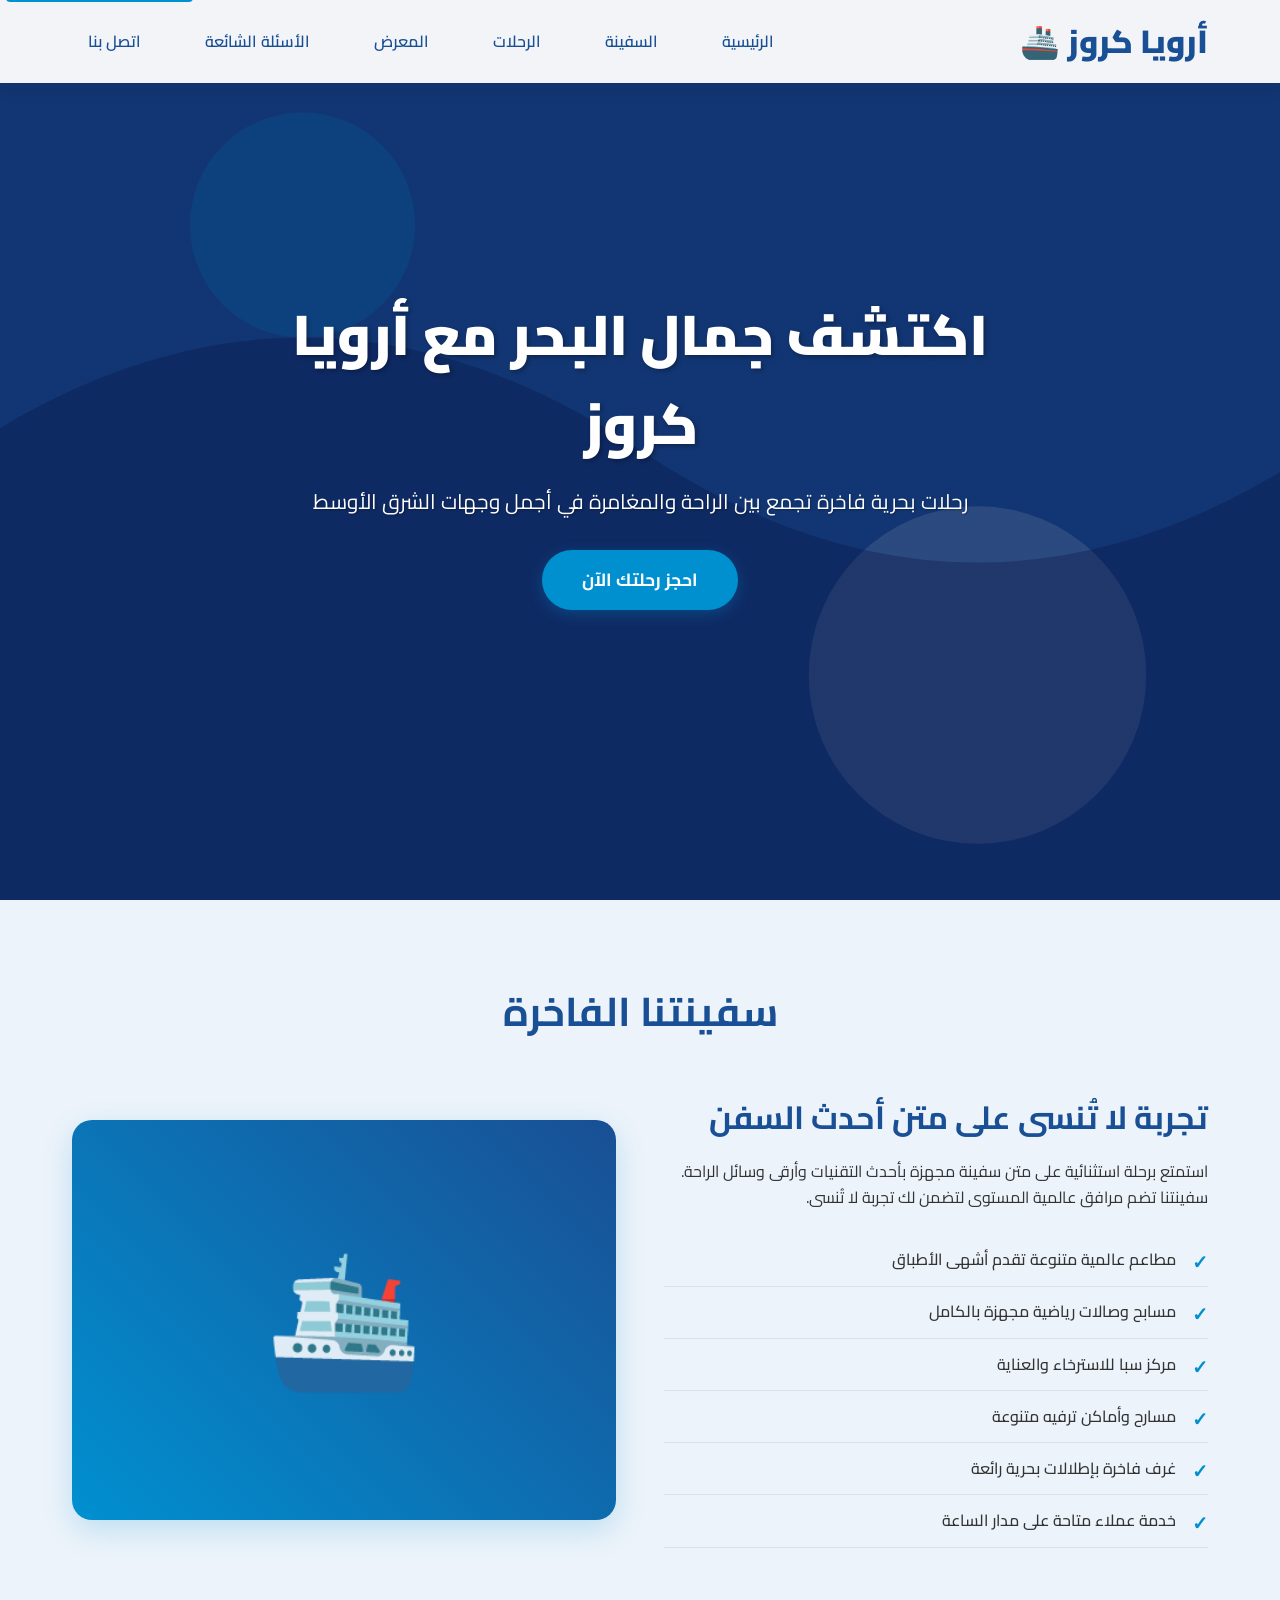
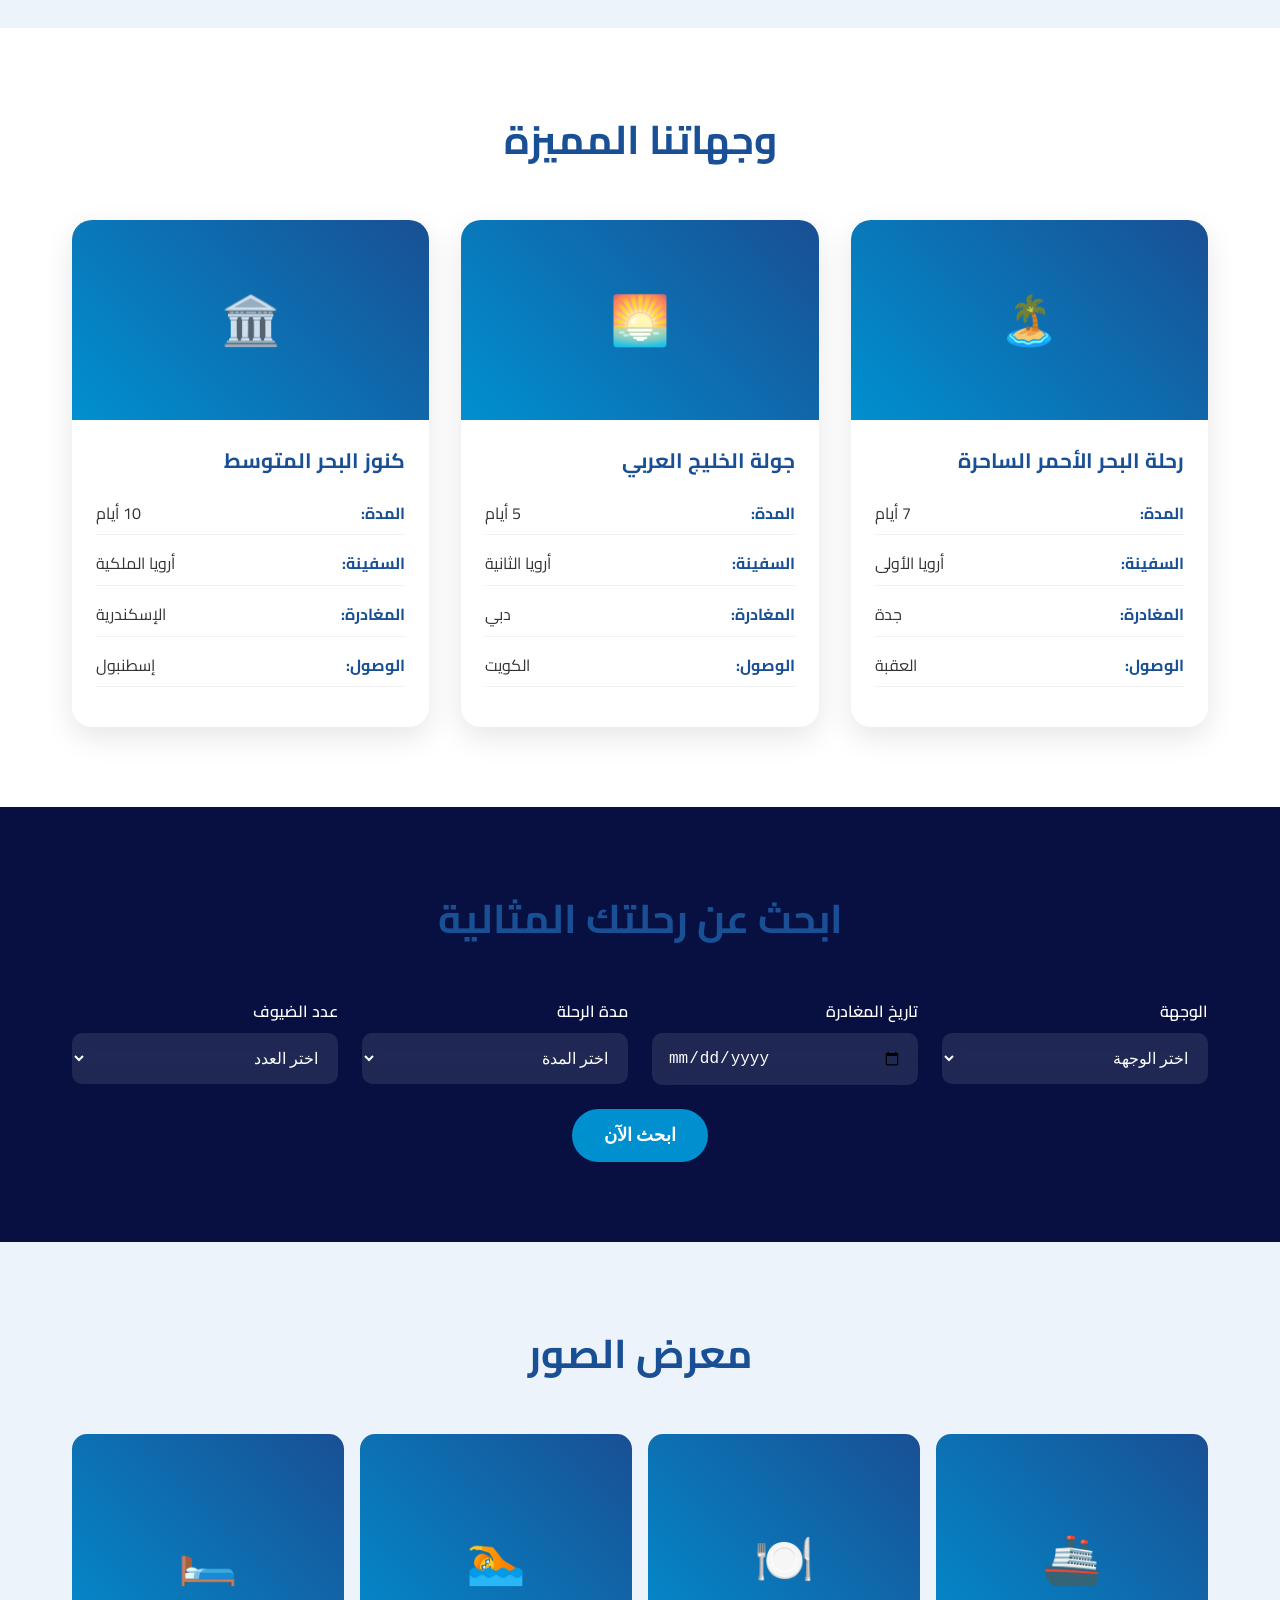
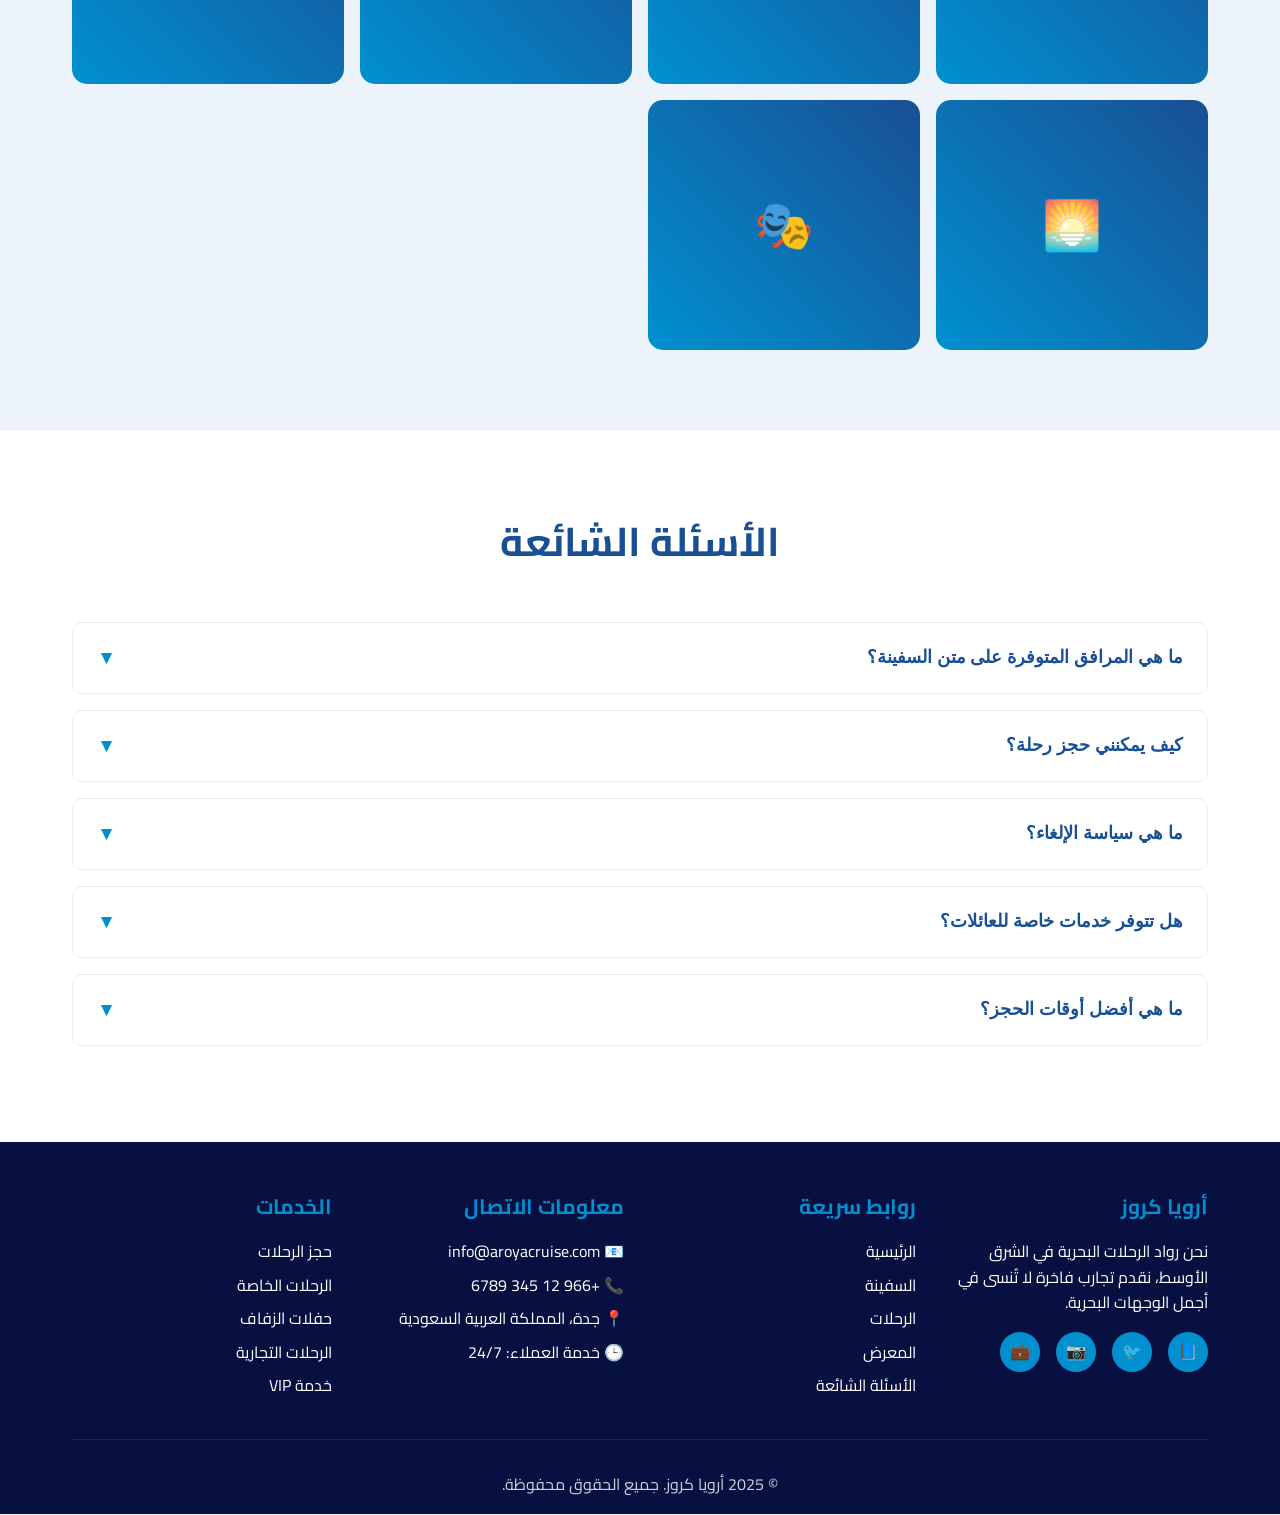
==== index.html @ 3d8cf32e "change name" ====
<!DOCTYPE html>
<html lang="ar" dir="rtl">
<head>
    <meta charset="UTF-8">
    <meta name="viewport" content="width=device-width, initial-scale=1.0">
    <meta name="description" content="أروع رحلات الكروز في الشرق الأوسط مع أرويا كروز - استمتع بتجربة فاخرة وخدمة استثنائية في البحر الأحمر والخليج العربي">
    <meta name="keywords" content="كروز, رحلات بحرية, أرويا, السعودية, البحر الأحمر, سياحة">
    <meta name="author" content="Aroya Cruise">
    <meta name="robots" content="index, follow">
    
    <!-- Open Graph Tags -->
    <meta property="og:title" content="أرويا كروز - رحلات بحرية فاخرة">
    <meta property="og:description" content="اكتشف أجمل الوجهات البحرية مع أرويا كروز">
    <meta property="og:type" content="website">
    <meta property="og:locale" content="ar_SA">
    
    <title>أرويا كروز - رحلات بحرية فاخرة في الشرق الأوسط</title>
    
    <!-- Favicon -->
    <link rel="icon" type="image/svg+xml" href="data:image/svg+xml,<svg xmlns='http://www.w3.org/2000/svg' viewBox='0 0 100 100'><text y='.9em' font-size='90'>🚢</text></svg>">
    
    <!-- Preconnect to Google Fonts -->
    <link rel="preconnect" href="https://fonts.googleapis.com">
    <link rel="preconnect" href="https://fonts.gstatic.com" crossorigin>
    <link href="https://fonts.googleapis.com/css2?family=Cairo:wght@300;400;600;700;900&display=swap" rel="stylesheet">
    
    <style>
        :root {
            --bg-section: #071041;
            --btn-color: #0090d0;
            --white-bg: #ecf3fa;
            --text-main: #194f94;
            --gray-optional: #333;
        }

        * {
            margin: 0;
            padding: 0;
            box-sizing: border-box;
        }

        body {
            font-family: 'Cairo', sans-serif;
            line-height: 1.6;
            color: var(--gray-optional);
            background-color: var(--white-bg);
        }

        /* Navbar */
        .navbar {
            position: fixed;
            top: 0;
            width: 100%;
            background: rgba(255, 255, 255, 0.95);
            backdrop-filter: blur(10px);
            z-index: 1000;
            padding: 1rem 0;
            box-shadow: 0 2px 20px rgba(0, 0, 0, 0.1);
        }

        .nav-container {
            max-width: 1200px;
            margin: 0 auto;
            display: flex;
            justify-content: space-between;
            align-items: center;
            padding: 0 2rem;
        }

        .logo {
            font-size: 2rem;
            font-weight: 900;
            color: var(--text-main);
            text-decoration: none;
        }

        .nav-links {
            display: flex;
            list-style: none;
            gap: 2rem;
        }

        .nav-links a {
            text-decoration: none;
            color: var(--text-main);
            font-weight: 600;
            transition: color 0.3s ease;
            padding: 0.5rem 1rem;
            border-radius: 25px;
        }

        .nav-links a:hover,
        .nav-links a:focus {
            color: var(--btn-color);
            background-color: rgba(0, 144, 208, 0.1);
            outline: none;
        }

        .menu-toggle {
            display: none;
            background: none;
            border: none;
            font-size: 1.5rem;
            cursor: pointer;
            color: var(--text-main);
        }

        /* Hero Section */
        .hero {
            height: 100vh;
            background: linear-gradient(rgba(7, 16, 65, 0.4), rgba(7, 16, 65, 0.4)),
                        url('data:image/svg+xml,<svg xmlns="http://www.w3.org/2000/svg" viewBox="0 0 1200 800"><rect fill="%23194f94" width="1200" height="800"/><circle fill="%230090d0" cx="300" cy="200" r="100" opacity="0.3"/><circle fill="%23ecf3fa" cx="900" cy="600" r="150" opacity="0.2"/><path fill="%23071041" d="M0,400 Q300,200 600,400 T1200,400 L1200,800 L0,800 Z" opacity="0.3"/></svg>');
            background-size: cover;
            background-position: center;
            display: flex;
            align-items: center;
            justify-content: center;
            text-align: center;
            color: white;
        }

        .hero-content {
            max-width: 800px;
            padding: 2rem;
        }

        .hero h1 {
            font-size: 3.5rem;
            font-weight: 900;
            margin-bottom: 1rem;
            text-shadow: 2px 2px 4px rgba(0, 0, 0, 0.3);
        }

        .hero p {
            font-size: 1.3rem;
            margin-bottom: 2rem;
            text-shadow: 1px 1px 2px rgba(0, 0, 0, 0.3);
        }

        .cta-button {
            display: inline-block;
            background: var(--btn-color);
            color: white;
            padding: 1rem 2.5rem;
            text-decoration: none;
            border-radius: 50px;
            font-weight: 700;
            font-size: 1.1rem;
            transition: all 0.3s ease;
            box-shadow: 0 4px 15px rgba(0, 144, 208, 0.3);
        }

        .cta-button:hover,
        .cta-button:focus {
            transform: translateY(-2px);
            box-shadow: 0 6px 20px rgba(0, 144, 208, 0.4);
            outline: 3px solid rgba(255, 255, 255, 0.5);
        }

        /* Section Styles */
        .section {
            padding: 5rem 0;
        }

        .container {
            max-width: 1200px;
            margin: 0 auto;
            padding: 0 2rem;
        }

        .section-title {
            font-size: 2.5rem;
            color: var(--text-main);
            text-align: center;
            margin-bottom: 3rem;
            font-weight: 700;
        }

        /* Ship Section */
        .ship-content {
            display: grid;
            grid-template-columns: 1fr 1fr;
            gap: 3rem;
            align-items: center;
        }

        .ship-image {
            width: 100%;
            height: 400px;
            background: linear-gradient(45deg, var(--btn-color), var(--text-main));
            border-radius: 20px;
            display: flex;
            align-items: center;
            justify-content: center;
            font-size: 8rem;
            color: white;
            box-shadow: 0 10px 30px rgba(0, 144, 208, 0.2);
        }

        .ship-info h3 {
            font-size: 2rem;
            color: var(--text-main);
            margin-bottom: 1rem;
        }

        .ship-features {
            list-style: none;
            margin-top: 1.5rem;
        }

        .ship-features li {
            padding: 0.8rem 0;
            border-bottom: 1px solid rgba(25, 79, 148, 0.1);
            position: relative;
            padding-right: 2rem;
            font-weight: 500;
        }

        .ship-features li:before {
            content: '✓';
            position: absolute;
            right: 0;
            color: var(--btn-color);
            font-weight: bold;
            font-size: 1.2rem;
        }

        /* Travels Section */
        .travels {
            background: white;
        }

        .travels-grid {
            display: grid;
            grid-template-columns: repeat(auto-fit, minmax(300px, 1fr));
            gap: 2rem;
            margin-top: 2rem;
        }

        .travel-card {
            background: white;
            border-radius: 20px;
            overflow: hidden;
            box-shadow: 0 10px 30px rgba(0, 0, 0, 0.1);
            transition: transform 0.3s ease, box-shadow 0.3s ease;
        }

        .travel-card:hover {
            transform: translateY(-5px);
            box-shadow: 0 20px 40px rgba(0, 0, 0, 0.15);
        }

        .travel-image {
            height: 200px;
            background: linear-gradient(45deg, var(--btn-color), var(--text-main));
            display: flex;
            align-items: center;
            justify-content: center;
            font-size: 3rem;
            color: white;
        }

        .travel-info {
            padding: 1.5rem;
        }

        .travel-info h4 {
            font-size: 1.3rem;
            color: var(--text-main);
            margin-bottom: 1rem;
            font-weight: 700;
        }

        .travel-details {
            display: grid;
            gap: 0.5rem;
            margin-bottom: 1rem;
        }

        .travel-detail {
            display: flex;
            justify-content: space-between;
            align-items: center;
            padding: 0.5rem 0;
            border-bottom: 1px solid rgba(0, 0, 0, 0.05);
        }

        .travel-detail strong {
            color: var(--text-main);
        }

        /* Search Section */
        .search {
            background: var(--bg-section);
            color: white;
        }

        .search-form {
            display: grid;
            grid-template-columns: repeat(auto-fit, minmax(250px, 1fr));
            gap: 1.5rem;
            margin-top: 2rem;
        }

        .form-group {
            display: flex;
            flex-direction: column;
        }

        .form-group label {
            margin-bottom: 0.5rem;
            font-weight: 600;
            color: white;
        }

        .form-group input,
        .form-group select {
            padding: 1rem;
            border: none;
            border-radius: 10px;
            font-size: 1rem;
            background: rgba(255, 255, 255, 0.1);
            color: white;
            backdrop-filter: blur(10px);
        }

        .form-group input::placeholder {
            color: rgba(255, 255, 255, 0.7);
        }

        .search-button {
            grid-column: 1 / -1;
            background: var(--btn-color);
            color: white;
            padding: 1rem 2rem;
            border: none;
            border-radius: 50px;
            font-size: 1.1rem;
            font-weight: 700;
            cursor: pointer;
            transition: all 0.3s ease;
            justify-self: center;
            max-width: 300px;
        }

        .search-button:hover,
        .search-button:focus {
            transform: translateY(-2px);
            box-shadow: 0 6px 20px rgba(0, 144, 208, 0.4);
            outline: 3px solid rgba(255, 255, 255, 0.3);
        }

        /* Gallery Section */
        .gallery-grid {
            display: grid;
            grid-template-columns: repeat(auto-fit, minmax(250px, 1fr));
            gap: 1rem;
            margin-top: 2rem;
        }

        .gallery-item {
            height: 250px;
            background: linear-gradient(45deg, var(--btn-color), var(--text-main));
            border-radius: 15px;
            display: flex;
            align-items: center;
            justify-content: center;
            font-size: 3rem;
            color: white;
            cursor: pointer;
            transition: transform 0.3s ease;
            position: relative;
            overflow: hidden;
        }

        .gallery-item:hover {
            transform: scale(1.05);
        }

        .gallery-item::after {
            content: '';
            position: absolute;
            inset: 0;
            background: rgba(0, 0, 0, 0.2);
            opacity: 0;
            transition: opacity 0.3s ease;
        }

        .gallery-item:hover::after {
            opacity: 1;
        }

        /* FAQ Section */
        .faq {
            background: white;
        }

        .faq-item {
            margin-bottom: 1rem;
            border: 1px solid rgba(25, 79, 148, 0.1);
            border-radius: 10px;
            overflow: hidden;
        }

        .faq-question {
            width: 100%;
            padding: 1.5rem;
            background: none;
            border: none;
            text-align: right;
            font-size: 1.1rem;
            font-weight: 600;
            color: var(--text-main);
            cursor: pointer;
            display: flex;
            justify-content: space-between;
            align-items: center;
            transition: background-color 0.3s ease;
        }

        .faq-question:hover,
        .faq-question:focus {
            background-color: rgba(25, 79, 148, 0.05);
            outline: none;
        }

        .faq-icon {
            transition: transform 0.3s ease;
            font-size: 1.2rem;
            color: var(--btn-color);
        }

        .faq-item.active .faq-icon {
            transform: rotate(180deg);
        }

        .faq-answer {
            padding: 0 1.5rem;
            max-height: 0;
            overflow: hidden;
            transition: all 0.3s ease;
        }

        .faq-item.active .faq-answer {
            padding: 1.5rem;
            max-height: 200px;
        }

        /* Footer */
        .footer {
            background: var(--bg-section);
            color: white;
            padding: 3rem 0 1rem;
        }

        .footer-content {
            display: grid;
            grid-template-columns: repeat(auto-fit, minmax(250px, 1fr));
            gap: 2rem;
            margin-bottom: 2rem;
        }

        .footer-section h4 {
            font-size: 1.3rem;
            margin-bottom: 1rem;
            color: var(--btn-color);
        }

        .footer-section ul {
            list-style: none;
        }

        .footer-section ul li {
            margin-bottom: 0.5rem;
        }

        .footer-section ul li a {
            color: white;
            text-decoration: none;
            transition: color 0.3s ease;
        }

        .footer-section ul li a:hover,
        .footer-section ul li a:focus {
            color: var(--btn-color);
            outline: 1px solid var(--btn-color);
            padding: 0.2rem 0.5rem;
            border-radius: 5px;
        }

        .social-icons {
            display: flex;
            gap: 1rem;
            margin-top: 1rem;
        }

        .social-icon {
            width: 40px;
            height: 40px;
            background: var(--btn-color);
            border-radius: 50%;
            display: flex;
            align-items: center;
            justify-content: center;
            text-decoration: none;
            color: white;
            transition: transform 0.3s ease;
        }

        .social-icon:hover,
        .social-icon:focus {
            transform: scale(1.1);
            outline: 2px solid white;
        }

        .footer-bottom {
            text-align: center;
            padding-top: 2rem;
            border-top: 1px solid rgba(255, 255, 255, 0.1);
            opacity: 0.8;
        }

        /* Responsive Design */
        @media (max-width: 768px) {
            .menu-toggle {
                display: block;
            }

            .nav-links {
                display: none;
                position: absolute;
                top: 100%;
                left: 0;
                width: 100%;
                background: white;
                flex-direction: column;
                padding: 1rem;
                box-shadow: 0 2px 10px rgba(0, 0, 0, 0.1);
            }

            .nav-links.active {
                display: flex;
            }

            .hero h1 {
                font-size: 2.5rem;
            }

            .ship-content {
                grid-template-columns: 1fr;
                text-align: center;
            }

            .ship-image {
                order: -1;
            }

            .search-form {
                grid-template-columns: 1fr;
            }

            .section-title {
                font-size: 2rem;
            }
        }

        /* Focus styles for accessibility */
        *:focus {
            outline: 2px solid var(--btn-color);
            outline-offset: 2px;
        }

        /* Skip to content link */
        .skip-link {
            position: absolute;
            top: -40px;
            left: 6px;
            background: var(--btn-color);
            color: white;
            padding: 8px;
            text-decoration: none;
            border-radius: 4px;
            z-index: 1001;
        }

        .skip-link:focus {
            top: 6px;
        }
    </style>
</head>
<body>
    <a href="#main" class="skip-link">انتقل إلى المحتوى الرئيسي</a>
    
    <!-- Navbar -->
    <nav class="navbar" role="navigation" aria-label="التنقل الرئيسي">
        <div class="nav-container">
            <a href="#" class="logo" aria-label="أرويا كروز - الصفحة الرئيسية">أرويا كروز 🚢</a>
            <button class="menu-toggle" aria-label="فتح القائمة" aria-expanded="false" aria-controls="nav-links">☰</button>
            <ul class="nav-links" id="nav-links">
                <li><a href="#home">الرئيسية</a></li>
                <li><a href="#ship">السفينة</a></li>
                <li><a href="#travels">الرحلات</a></li>
                <li><a href="#gallery">المعرض</a></li>
                <li><a href="#faq">الأسئلة الشائعة</a></li>
                <li><a href="#contact">اتصل بنا</a></li>
            </ul>
        </div>
    </nav>

    <main id="main">
        <!-- Hero Section -->
        <section id="home" class="hero">
            <div class="hero-content">
                <h1>اكتشف جمال البحر مع أرويا كروز</h1>
                <p>رحلات بحرية فاخرة تجمع بين الراحة والمغامرة في أجمل وجهات الشرق الأوسط</p>
                <a href="#search" class="cta-button" aria-label="احجز رحلتك الآن">احجز رحلتك الآن</a>
            </div>
        </section>

        <!-- Ship Section -->
        <section id="ship" class="section">
            <div class="container">
                <h2 class="section-title">سفينتنا الفاخرة</h2>
                <div class="ship-content">
                    <div class="ship-info">
                        <h3>تجربة لا تُنسى على متن أحدث السفن</h3>
                        <p>استمتع برحلة استثنائية على متن سفينة مجهزة بأحدث التقنيات وأرقى وسائل الراحة. سفينتنا تضم مرافق عالمية المستوى لتضمن لك تجربة لا تُنسى.</p>
                        <ul class="ship-features">
                            <li>مطاعم عالمية متنوعة تقدم أشهى الأطباق</li>
                            <li>مسابح وصالات رياضية مجهزة بالكامل</li>
                            <li>مركز سبا للاسترخاء والعناية</li>
                            <li>مسارح وأماكن ترفيه متنوعة</li>
                            <li>غرف فاخرة بإطلالات بحرية رائعة</li>
                            <li>خدمة عملاء متاحة على مدار الساعة</li>
                        </ul>
                    </div>
                    <div class="ship-image" role="img" aria-label="صورة السفينة الفاخرة">
                        🛳️
                    </div>
                </div>
            </div>
        </section>

        <!-- Travels Section -->
        <section id="travels" class="section travels">
            <div class="container">
                <h2 class="section-title">وجهاتنا المميزة</h2>
                <div class="travels-grid">
                    <article class="travel-card">
                        <div class="travel-image" role="img" aria-label="رحلة البحر الأحمر">🏝️</div>
                        <div class="travel-info">
                            <h4>رحلة البحر الأحمر الساحرة</h4>
                            <div class="travel-details">
                                <div class="travel-detail">
                                    <span><strong>المدة:</strong></span>
                                    <span>7 أيام</span>
                                </div>
                                <div class="travel-detail">
                                    <span><strong>السفينة:</strong></span>
                                    <span>أرويا الأولى</span>
                                </div>
                                <div class="travel-detail">
                                    <span><strong>المغادرة:</strong></span>
                                    <span>جدة</span>
                                </div>
                                <div class="travel-detail">
                                    <span><strong>الوصول:</strong></span>
                                    <span>العقبة</span>
                                </div>
                            </div>
                        </div>
                    </article>

                    <article class="travel-card">
                        <div class="travel-image" role="img" aria-label="رحلة الخليج العربي">🌅</div>
                        <div class="travel-info">
                            <h4>جولة الخليج العربي</h4>
                            <div class="travel-details">
                                <div class="travel-detail">
                                    <span><strong>المدة:</strong></span>
                                    <span>5 أيام</span>
                                </div>
                                <div class="travel-detail">
                                    <span><strong>السفينة:</strong></span>
                                    <span>أرويا الثانية</span>
                                </div>
                                <div class="travel-detail">
                                    <span><strong>المغادرة:</strong></span>
                                    <span>دبي</span>
                                </div>
                                <div class="travel-detail">
                                    <span><strong>الوصول:</strong></span>
                                    <span>الكويت</span>
                                </div>
                            </div>
                        </div>
                    </article>

                    <article class="travel-card">
                        <div class="travel-image" role="img" aria-label="رحلة البحر المتوسط">🏛️</div>
                        <div class="travel-info">
                            <h4>كنوز البحر المتوسط</h4>
                            <div class="travel-details">
                                <div class="travel-detail">
                                    <span><strong>المدة:</strong></span>
                                    <span>10 أيام</span>
                                </div>
                                <div class="travel-detail">
                                    <span><strong>السفينة:</strong></span>
                                    <span>أرويا الملكية</span>
                                </div>
                                <div class="travel-detail">
                                    <span><strong>المغادرة:</strong></span>
                                    <span>الإسكندرية</span>
                                </div>
                                <div class="travel-detail">
                                    <span><strong>الوصول:</strong></span>
                                    <span>إسطنبول</span>
                                </div>
                            </div>
                        </div>
                    </article>
                </div>
            </div>
        </section>

        <!-- Search Section -->
        <section id="search" class="section search">
            <div class="container">
                <h2 class="section-title">ابحث عن رحلتك المثالية</h2>
                <form class="search-form" role="search" aria-label="نموذج البحث عن الرحلات">
                    <div class="form-group">
                        <label for="destination">الوجهة</label>
                        <select id="destination" name="destination" required>
                            <option value="">اختر الوجهة</option>
                            <option value="red-sea">البحر الأحمر</option>
                            <option value="gulf">الخليج العربي</option>
                            <option value="mediterranean">البحر المتوسط</option>
                        </select>
                    </div>
                    
                    <div class="form-group">
                        <label for="departure-date">تاريخ المغادرة</label>
                        <input type="date" id="departure-date" name="departure-date" required>
                    </div>
                    
                    <div class="form-group">
                        <label for="duration">مدة الرحلة</label>
                        <select id="duration" name="duration" required>
                            <option value="">اختر المدة</option>
                            <option value="3-5">3-5 أيام</option>
                            <option value="5-7">5-7 أيام</option>
                            <option value="7-10">7-10 أيام</option>
                            <option value="10+">أكثر من 10 أيام</option>
                        </select>
                    </div>
                    
                    <div class="form-group">
                        <label for="guests">عدد الضيوف</label>
                        <select id="guests" name="guests" required>
                            <option value="">اختر العدد</option>
                            <option value="1">شخص واحد</option>
                            <option value="2">شخصان</option>
                            <option value="3-4">3-4 أشخاص</option>
                            <option value="5+">5 أشخاص أو أكثر</option>
                        </select>
                    </div>
                    
                    <button type="submit" class="search-button">ابحث الآن</button>
                </form>
            </div>
        </section>

        <!-- Gallery Section -->
        <section id="gallery" class="section">
            <div class="container">
                <h2 class="section-title">معرض الصور</h2>
                <div class="gallery-grid">
                    <div class="gallery-item" role="img" aria-label="منظر السفينة من الخارج" tabindex="0">🚢</div>
                    <div class="gallery-item" role="img" aria-label="المطعم الرئيسي" tabindex="0">🍽️</div>
                    <div class="gallery-item" role="img" aria-label="المسبح على الطابق العلوي" tabindex="0">🏊</div>
                    <div class="gallery-item" role="img" aria-label="الكابينة الفاخرة" tabindex="0">🛏️</div>
                    <div class="gallery-item" role="img" aria-label="منظر غروب الشمس" tabindex="0">🌅</div>
                    <div class="gallery-item" role="img" aria-label="صالة الترفيه" tabindex="0">🎭</div>
                </div>
            </div>
        </section>

        <!-- FAQ Section -->
        <section id="faq" class="section faq">
            <div class="container">
                <h2 class="section-title">الأسئلة الشائعة</h2>
                <div class="faq-container">
                    <div class="faq-item">
                        <button class="faq-question" aria-expanded="false" aria-controls="faq-1">
                            <span>ما هي المرافق المتوفرة على متن السفينة؟</span>
                            <span class="faq-icon">▼</span>
                        </button>
                        <div class="faq-answer" id="faq-1">
                            <p>تشمل سفينة أرويا كروز مطاعم متنوعة، مسابح، صالات رياضية، مركز سبا، مسارح، ومرافق ترفيهية أخرى. كما توفر غرف فاخرة بإطلالات بحرية رائعة وخدمة عملاء على مدار الساعة.</p>
                        </div>
                    </div>
                    
                    <div class="faq-item">
                        <button class="faq-question" aria-expanded="false" aria-controls="faq-2">
                            <span>كيف يمكنني حجز رحلة؟</span>
                            <span class="faq-icon">▼</span>
                        </button>
                        <div class="faq-answer" id="faq-2">
                            <p>يمكنك حجز رحلتك بسهولة من خلال موقعنا الإلكتروني أو عبر الاتصال بخدمة العملاء. نوفر أيضاً إمكانية الحجز من خلال وكلاء السفر المعتمدين في جميع أنحاء المنطقة.</p>
                        </div>
                    </div>
                    
                    <div class="faq-item">
                        <button class="faq-question" aria-expanded="false" aria-controls="faq-3">
                            <span>ما هي سياسة الإلغاء؟</span>
                            <span class="faq-icon">▼</span>
                        </button>
                        <div class="faq-answer" id="faq-3">
                            <p>نوفر سياسة إلغاء مرنة تختلف حسب نوع الحجز وتوقيت الإلغاء. يمكن الإلغاء المجاني حتى 30 يوماً قبل موعد الرحلة، مع رسوم تدريجية بعد ذلك.</p>
                        </div>
                    </div>
                    
                    <div class="faq-item">
                        <button class="faq-question" aria-expanded="false" aria-controls="faq-4">
                            <span>هل تتوفر خدمات خاصة للعائلات؟</span>
                            <span class="faq-icon">▼</span>
                        </button>
                        <div class="faq-answer" id="faq-4">
                            <p>نعم، نوفر برامج خاصة للأطفال، أنشطة عائلية، غرف عائلية واسعة، ومرافق مخصصة للعائلات. كما يتوفر خدمة رعاية الأطفال المحترفة.</p>
                        </div>
                    </div>
                    
                    <div class="faq-item">
                        <button class="faq-question" aria-expanded="false" aria-controls="faq-5">
                            <span>ما هي أفضل أوقات الحجز؟</span>
                            <span class="faq-icon">▼</span>
                        </button>
                        <div class="faq-answer" id="faq-5">
                            <p>أفضل أوقات الحجز هي في الربيع والخريف حيث يكون الطقس معتدلاً. ننصح بالحجز المبكر للحصول على أفضل الأسعار والخيارات المتاحة.</p>
                        </div>
                    </div>
                </div>
            </div>
        </section>
    </main>

    <!-- Footer -->
    <footer id="contact" class="footer">
        <div class="container">
            <div class="footer-content">
                <div class="footer-section">
                    <h4>أرويا كروز</h4>
                    <p>نحن رواد الرحلات البحرية في الشرق الأوسط، نقدم تجارب فاخرة لا تُنسى في أجمل الوجهات البحرية.</p>
                    <div class="social-icons">
                        <a href="#" class="social-icon" aria-label="فيسبوك" rel="noopener noreferrer">📘</a>
                        <a href="#" class="social-icon" aria-label="تويتر" rel="noopener noreferrer">🐦</a>
                        <a href="#" class="social-icon" aria-label="إنستغرام" rel="noopener noreferrer">📷</a>
                        <a href="#" class="social-icon" aria-label="لينكد إن" rel="noopener noreferrer">💼</a>
                    </div>
                </div>
                
                <div class="footer-section">
                    <h4>روابط سريعة</h4>
                    <ul>
                        <li><a href="#home">الرئيسية</a></li>
                        <li><a href="#ship">السفينة</a></li>
                        <li><a href="#travels">الرحلات</a></li>
                        <li><a href="#gallery">المعرض</a></li>
                        <li><a href="#faq">الأسئلة الشائعة</a></li>
                    </ul>
                </div>
                
                <div class="footer-section">
                    <h4>معلومات الاتصال</h4>
                    <ul>
                        <li>📧 info@aroyacruise.com</li>
                        <li>📞 +966 12 345 6789</li>
                        <li>📍 جدة، المملكة العربية السعودية</li>
                        <li>🕒 خدمة العملاء: 24/7</li>
                    </ul>
                </div>
                
                <div class="footer-section">
                    <h4>الخدمات</h4>
                    <ul>
                        <li><a href="#">حجز الرحلات</a></li>
                        <li><a href="#">الرحلات الخاصة</a></li>
                        <li><a href="#">حفلات الزفاف</a></li>
                        <li><a href="#">الرحلات التجارية</a></li>
                        <li><a href="#">خدمة VIP</a></li>
                    </ul>
                </div>
            </div>
            
            <div class="footer-bottom">
                <p>&copy; 2025 أرويا كروز. جميع الحقوق محفوظة.</p>
            </div>
        </div>
    </footer>

    <script>
        // Mobile menu toggle
        const menuToggle = document.querySelector('.menu-toggle');
        const navLinks = document.querySelector('.nav-links');

        menuToggle.addEventListener('click', () => {
            const isExpanded = menuToggle.getAttribute('aria-expanded') === 'true';
            menuToggle.setAttribute('aria-expanded', !isExpanded);
            navLinks.classList.toggle('active');
        });

        // FAQ accordion
        const faqQuestions = document.querySelectorAll('.faq-question');
        
        faqQuestions.forEach(question => {
            question.addEventListener('click', () => {
                const faqItem = question.parentElement;
                const isActive = faqItem.classList.contains('active');
                
                // Close all other FAQ items
                document.querySelectorAll('.faq-item').forEach(item => {
                    item.classList.remove('active');
                    const btn = item.querySelector('.faq-question');
                    btn.setAttribute('aria-expanded', 'false');
                });
                
                // Toggle current item
                if (!isActive) {
                    faqItem.classList.add('active');
                    question.setAttribute('aria-expanded', 'true');
                }
            });
        });

        // Search form submission
        const searchForm = document.querySelector('.search-form');
        searchForm.addEventListener('submit', (e) => {
            e.preventDefault();
            const formData = new FormData(searchForm);
            
            // Basic validation
            const destination = formData.get('destination');
            const departureDate = formData.get('departure-date');
            const duration = formData.get('duration');
            const guests = formData.get('guests');
            
            if (!destination || !departureDate || !duration || !guests) {
                alert('يرجى ملء جميع الحقول المطلوبة');
                return;
            }
            
            // Simulate search results
            alert(`تم البحث عن رحلة إلى ${destination} لمدة ${duration} لعدد ${guests} في تاريخ ${departureDate}`);
        });

        // Smooth scrolling for navigation links
        document.querySelectorAll('a[href^="#"]').forEach(anchor => {
            anchor.addEventListener('click', function (e) {
                e.preventDefault();
                const target = document.querySelector(this.getAttribute('href'));
                if (target) {
                    target.scrollIntoView({
                        behavior: 'smooth',
                        block: 'start'
                    });
                    
                    // Close mobile menu after click
                    navLinks.classList.remove('active');
                    menuToggle.setAttribute('aria-expanded', 'false');
                }
            });
        });

        // Gallery item click handler
        document.querySelectorAll('.gallery-item').forEach(item => {
            item.addEventListener('click', () => {
                alert('عذراً، المعرض قيد التطوير. سيتم إضافة الصور قريباً!');
            });
            
            // Keyboard support for gallery items
            item.addEventListener('keydown', (e) => {
                if (e.key === 'Enter' || e.key === ' ') {
                    e.preventDefault();
                    item.click();
                }
            });
        });

        // Navbar scroll effect
        let lastScrollY = window.scrollY;
        window.addEventListener('scroll', () => {
            const navbar = document.querySelector('.navbar');
            if (window.scrollY > lastScrollY && window.scrollY > 100) {
                navbar.style.transform = 'translateY(-100%)';
            } else {
                navbar.style.transform = 'translateY(0)';
            }
            lastScrollY = window.scrollY;
        });

        // Add loading states for better UX
        document.addEventListener('DOMContentLoaded', () => {
            // Add loaded class to body for any CSS animations
            document.body.classList.add('loaded');
            
            // Set minimum date for departure date input
            const departureDateInput = document.getElementById('departure-date');
            const today = new Date();
            const tomorrow = new Date(today);
            tomorrow.setDate(tomorrow.getDate() + 1);
            departureDateInput.min = tomorrow.toISOString().split('T')[0];
        });

        // Enhanced keyboard navigation
        document.addEventListener('keydown', (e) => {
            // ESC key closes mobile menu
            if (e.key === 'Escape' && navLinks.classList.contains('active')) {
                navLinks.classList.remove('active');
                menuToggle.setAttribute('aria-expanded', 'false');
                menuToggle.focus();
            }
        });

        // Intersection Observer for animations (performance-friendly)
        const observerOptions = {
            threshold: 0.1,
            rootMargin: '0px 0px -50px 0px'
        };

        const observer = new IntersectionObserver((entries) => {
            entries.forEach(entry => {
                if (entry.isIntersecting) {
                    entry.target.style.opacity = '1';
                    entry.target.style.transform = 'translateY(0)';
                }
            });
        }, observerOptions);

        // Observe sections for scroll animations
        document.querySelectorAll('.section').forEach(section => {
            section.style.opacity = '0';
            section.style.transform = 'translateY(20px)';
            section.style.transition = 'opacity 0.6s ease, transform 0.6s ease';
            observer.observe(section);
        });
    </script>
</body>
</html>
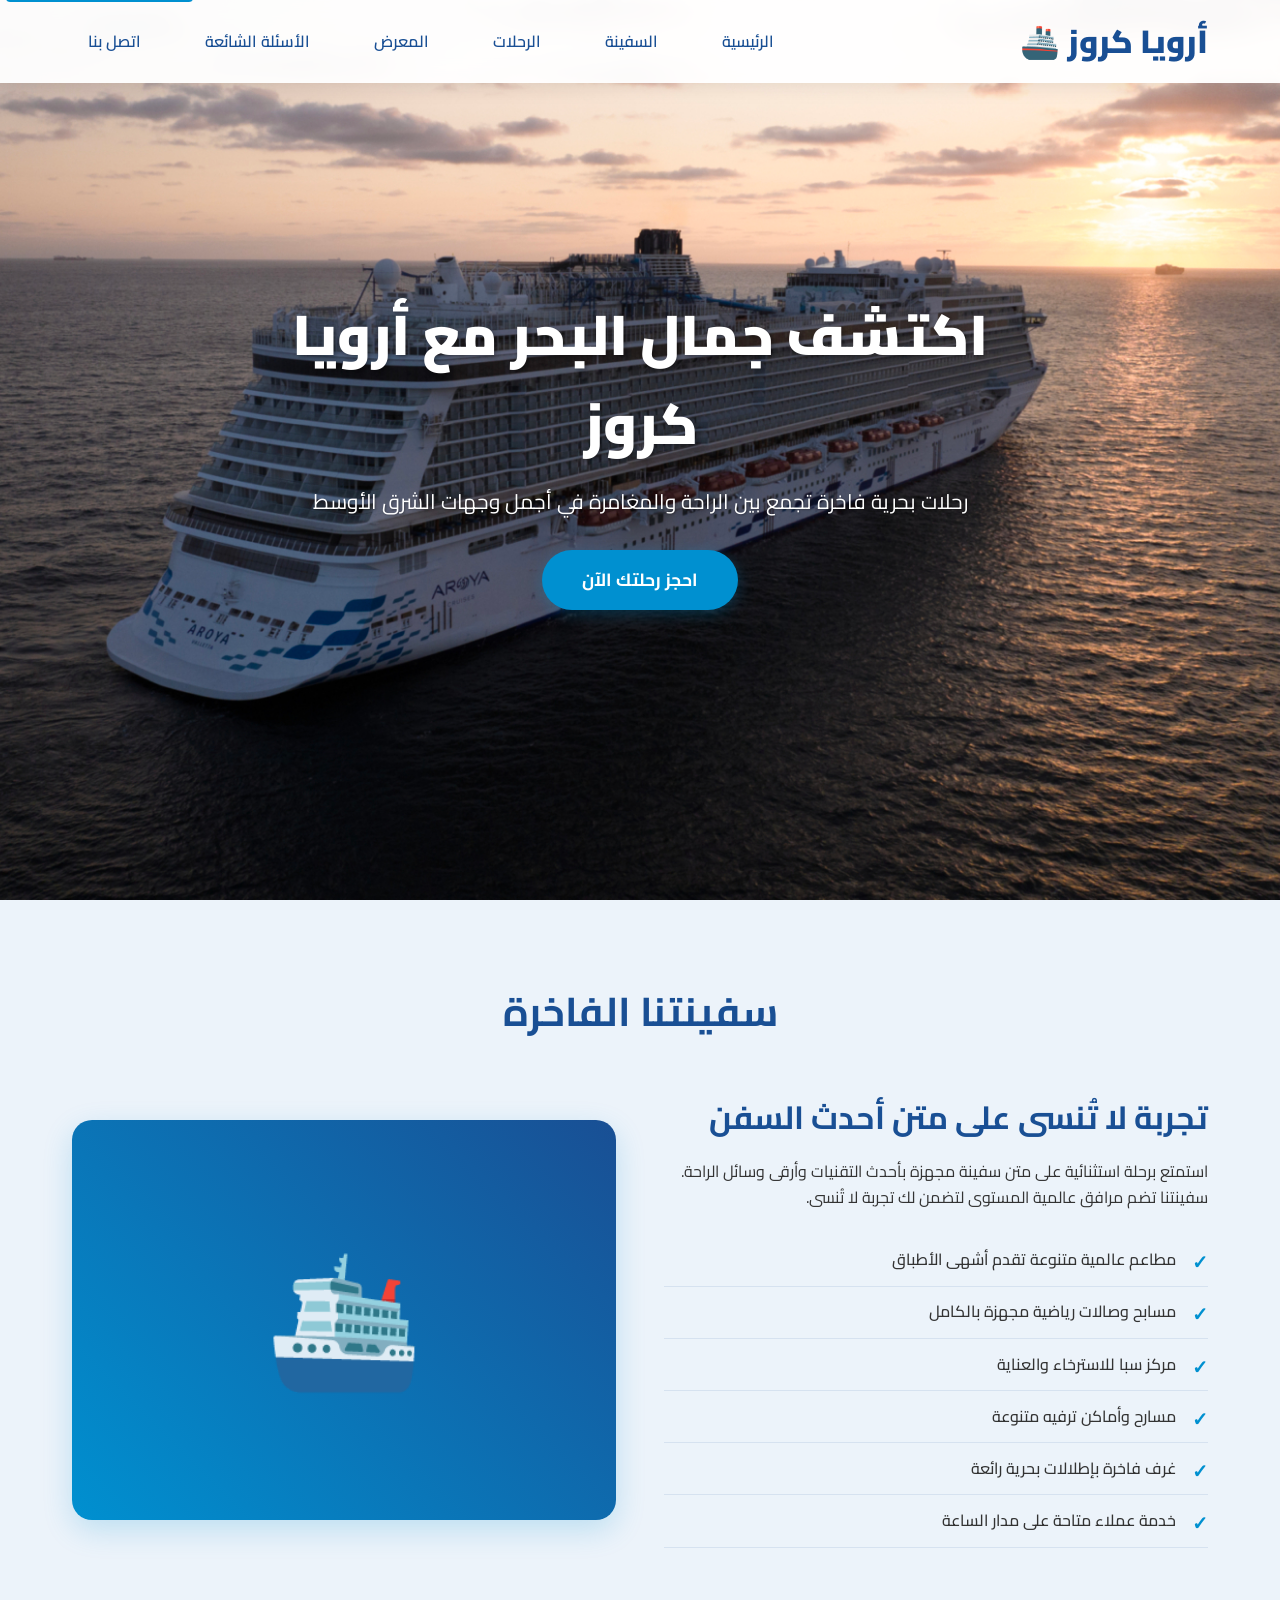
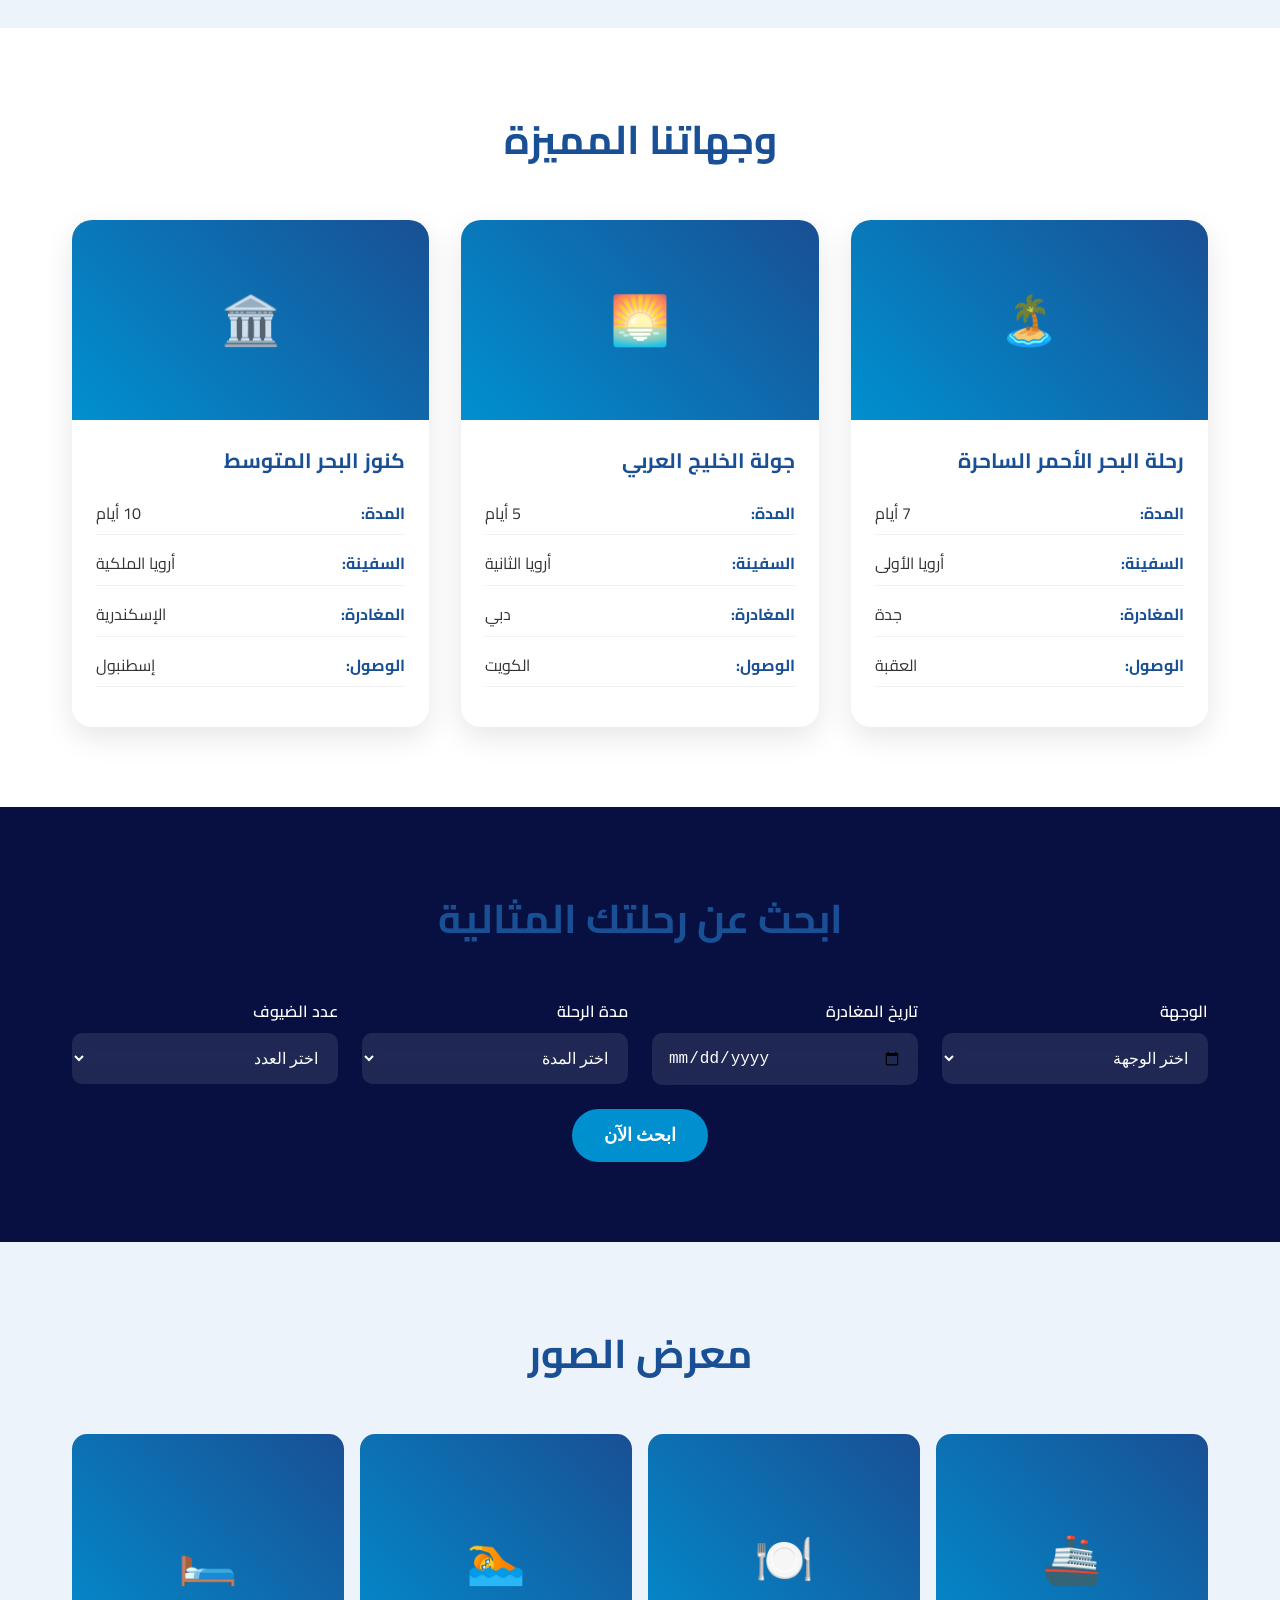
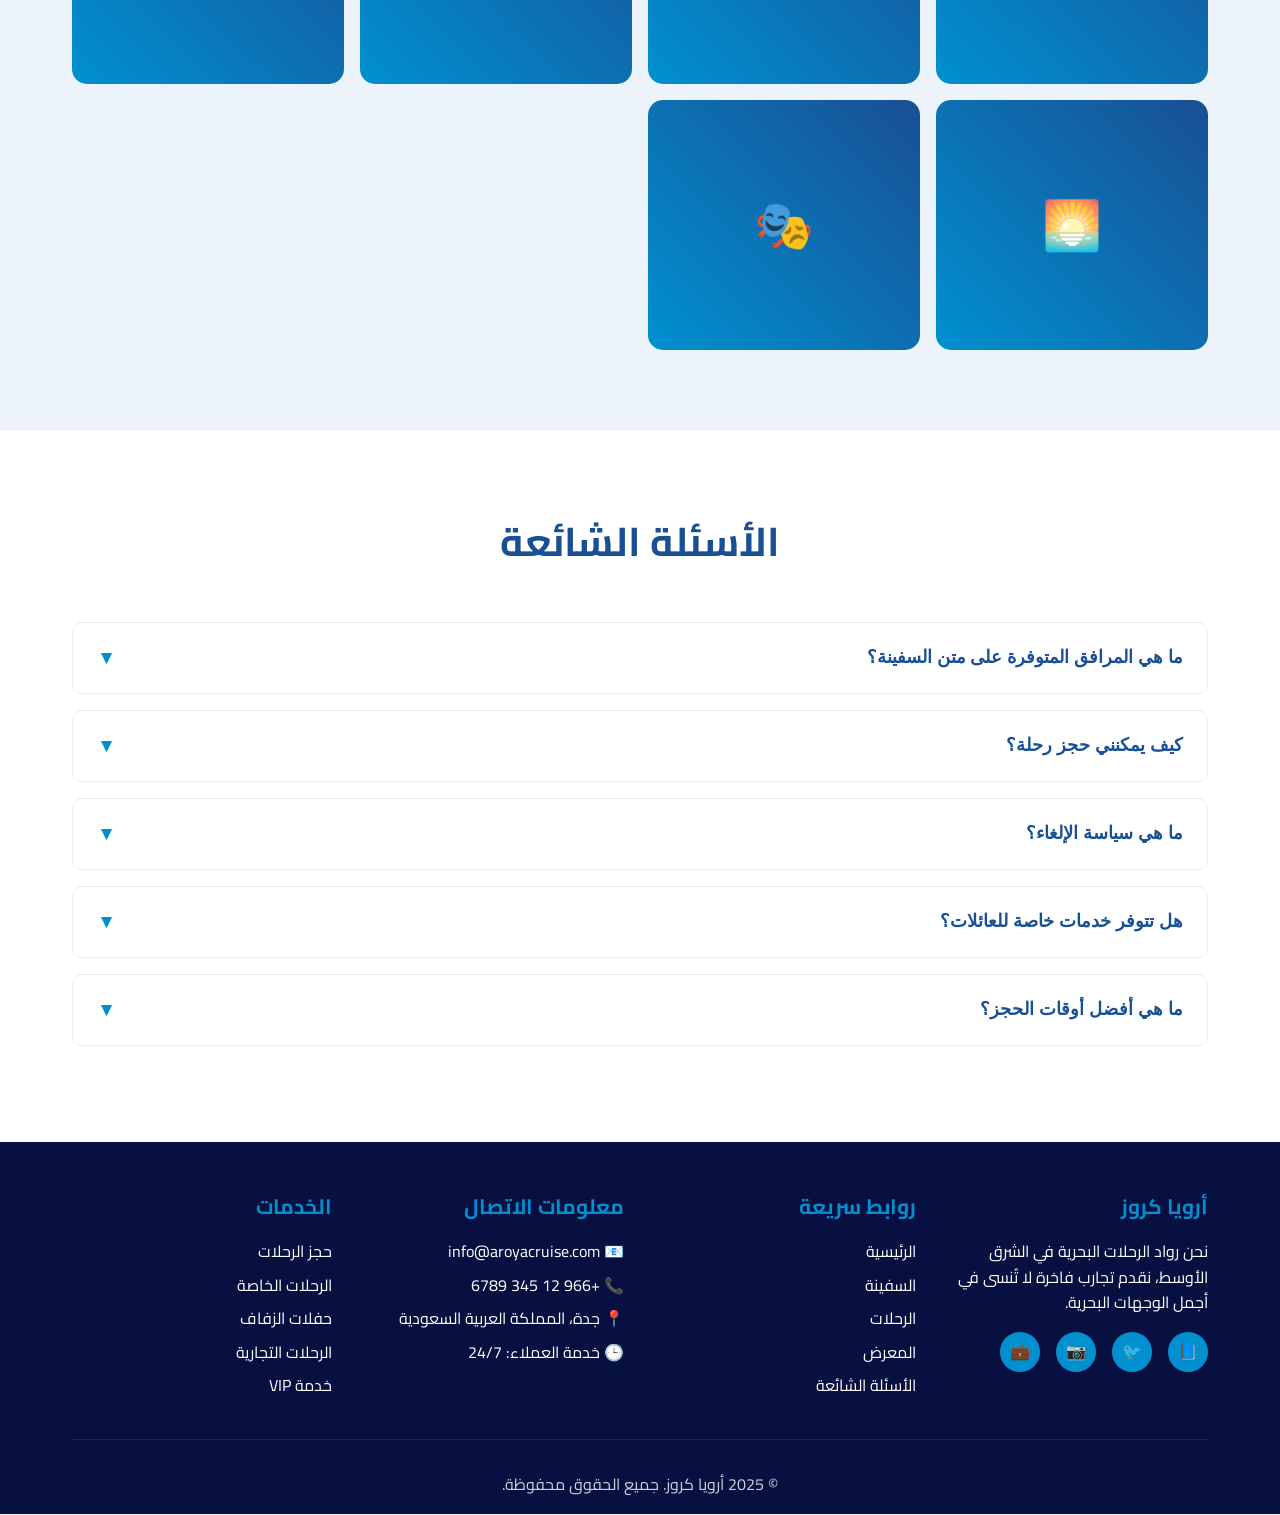
==== commit f214ccd1: "code-base 2" ====
--- a/index.html
+++ b/index.html
@@ -1,601 +1,45 @@
 <!DOCTYPE html>
 <html lang="ar" dir="rtl">
+
 <head>
     <meta charset="UTF-8">
     <meta name="viewport" content="width=device-width, initial-scale=1.0">
-    <meta name="description" content="أروع رحلات الكروز في الشرق الأوسط مع أرويا كروز - استمتع بتجربة فاخرة وخدمة استثنائية في البحر الأحمر والخليج العربي">
+    <meta name="description"
+        content="أروع رحلات الكروز في الشرق الأوسط مع أرويا كروز - استمتع بتجربة فاخرة وخدمة استثنائية في البحر الأحمر والخليج العربي">
     <meta name="keywords" content="كروز, رحلات بحرية, أرويا, السعودية, البحر الأحمر, سياحة">
     <meta name="author" content="Aroya Cruise">
     <meta name="robots" content="index, follow">
-    
+
     <!-- Open Graph Tags -->
     <meta property="og:title" content="أرويا كروز - رحلات بحرية فاخرة">
     <meta property="og:description" content="اكتشف أجمل الوجهات البحرية مع أرويا كروز">
     <meta property="og:type" content="website">
     <meta property="og:locale" content="ar_SA">
-    
+
     <title>أرويا كروز - رحلات بحرية فاخرة في الشرق الأوسط</title>
-    
+
     <!-- Favicon -->
-    <link rel="icon" type="image/svg+xml" href="data:image/svg+xml,<svg xmlns='http://www.w3.org/2000/svg' viewBox='0 0 100 100'><text y='.9em' font-size='90'>🚢</text></svg>">
-    
+    <link rel="icon" type="image/svg+xml"
+        href="data:image/svg+xml,<svg xmlns='http://www.w3.org/2000/svg' viewBox='0 0 100 100'><text y='.9em' font-size='90'>🚢</text></svg>">
+
     <!-- Preconnect to Google Fonts -->
     <link rel="preconnect" href="https://fonts.googleapis.com">
     <link rel="preconnect" href="https://fonts.gstatic.com" crossorigin>
     <link href="https://fonts.googleapis.com/css2?family=Cairo:wght@300;400;600;700;900&display=swap" rel="stylesheet">
-    
-    <style>
-        :root {
-            --bg-section: #071041;
-            --btn-color: #0090d0;
-            --white-bg: #ecf3fa;
-            --text-main: #194f94;
-            --gray-optional: #333;
-        }
-
-        * {
-            margin: 0;
-            padding: 0;
-            box-sizing: border-box;
-        }
-
-        body {
-            font-family: 'Cairo', sans-serif;
-            line-height: 1.6;
-            color: var(--gray-optional);
-            background-color: var(--white-bg);
-        }
-
-        /* Navbar */
-        .navbar {
-            position: fixed;
-            top: 0;
-            width: 100%;
-            background: rgba(255, 255, 255, 0.95);
-            backdrop-filter: blur(10px);
-            z-index: 1000;
-            padding: 1rem 0;
-            box-shadow: 0 2px 20px rgba(0, 0, 0, 0.1);
-        }
-
-        .nav-container {
-            max-width: 1200px;
-            margin: 0 auto;
-            display: flex;
-            justify-content: space-between;
-            align-items: center;
-            padding: 0 2rem;
-        }
-
-        .logo {
-            font-size: 2rem;
-            font-weight: 900;
-            color: var(--text-main);
-            text-decoration: none;
-        }
-
-        .nav-links {
-            display: flex;
-            list-style: none;
-            gap: 2rem;
-        }
-
-        .nav-links a {
-            text-decoration: none;
-            color: var(--text-main);
-            font-weight: 600;
-            transition: color 0.3s ease;
-            padding: 0.5rem 1rem;
-            border-radius: 25px;
-        }
-
-        .nav-links a:hover,
-        .nav-links a:focus {
-            color: var(--btn-color);
-            background-color: rgba(0, 144, 208, 0.1);
-            outline: none;
-        }
-
-        .menu-toggle {
-            display: none;
-            background: none;
-            border: none;
-            font-size: 1.5rem;
-            cursor: pointer;
-            color: var(--text-main);
-        }
-
-        /* Hero Section */
-        .hero {
-            height: 100vh;
-            background: linear-gradient(rgba(7, 16, 65, 0.4), rgba(7, 16, 65, 0.4)),
-                        url('data:image/svg+xml,<svg xmlns="http://www.w3.org/2000/svg" viewBox="0 0 1200 800"><rect fill="%23194f94" width="1200" height="800"/><circle fill="%230090d0" cx="300" cy="200" r="100" opacity="0.3"/><circle fill="%23ecf3fa" cx="900" cy="600" r="150" opacity="0.2"/><path fill="%23071041" d="M0,400 Q300,200 600,400 T1200,400 L1200,800 L0,800 Z" opacity="0.3"/></svg>');
-            background-size: cover;
-            background-position: center;
-            display: flex;
-            align-items: center;
-            justify-content: center;
-            text-align: center;
-            color: white;
-        }
-
-        .hero-content {
-            max-width: 800px;
-            padding: 2rem;
-        }
-
-        .hero h1 {
-            font-size: 3.5rem;
-            font-weight: 900;
-            margin-bottom: 1rem;
-            text-shadow: 2px 2px 4px rgba(0, 0, 0, 0.3);
-        }
-
-        .hero p {
-            font-size: 1.3rem;
-            margin-bottom: 2rem;
-            text-shadow: 1px 1px 2px rgba(0, 0, 0, 0.3);
-        }
-
-        .cta-button {
-            display: inline-block;
-            background: var(--btn-color);
-            color: white;
-            padding: 1rem 2.5rem;
-            text-decoration: none;
-            border-radius: 50px;
-            font-weight: 700;
-            font-size: 1.1rem;
-            transition: all 0.3s ease;
-            box-shadow: 0 4px 15px rgba(0, 144, 208, 0.3);
-        }
-
-        .cta-button:hover,
-        .cta-button:focus {
-            transform: translateY(-2px);
-            box-shadow: 0 6px 20px rgba(0, 144, 208, 0.4);
-            outline: 3px solid rgba(255, 255, 255, 0.5);
-        }
-
-        /* Section Styles */
-        .section {
-            padding: 5rem 0;
-        }
-
-        .container {
-            max-width: 1200px;
-            margin: 0 auto;
-            padding: 0 2rem;
-        }
-
-        .section-title {
-            font-size: 2.5rem;
-            color: var(--text-main);
-            text-align: center;
-            margin-bottom: 3rem;
-            font-weight: 700;
-        }
-
-        /* Ship Section */
-        .ship-content {
-            display: grid;
-            grid-template-columns: 1fr 1fr;
-            gap: 3rem;
-            align-items: center;
-        }
-
-        .ship-image {
-            width: 100%;
-            height: 400px;
-            background: linear-gradient(45deg, var(--btn-color), var(--text-main));
-            border-radius: 20px;
-            display: flex;
-            align-items: center;
-            justify-content: center;
-            font-size: 8rem;
-            color: white;
-            box-shadow: 0 10px 30px rgba(0, 144, 208, 0.2);
-        }
-
-        .ship-info h3 {
-            font-size: 2rem;
-            color: var(--text-main);
-            margin-bottom: 1rem;
-        }
-
-        .ship-features {
-            list-style: none;
-            margin-top: 1.5rem;
-        }
-
-        .ship-features li {
-            padding: 0.8rem 0;
-            border-bottom: 1px solid rgba(25, 79, 148, 0.1);
-            position: relative;
-            padding-right: 2rem;
-            font-weight: 500;
-        }
-
-        .ship-features li:before {
-            content: '✓';
-            position: absolute;
-            right: 0;
-            color: var(--btn-color);
-            font-weight: bold;
-            font-size: 1.2rem;
-        }
-
-        /* Travels Section */
-        .travels {
-            background: white;
-        }
-
-        .travels-grid {
-            display: grid;
-            grid-template-columns: repeat(auto-fit, minmax(300px, 1fr));
-            gap: 2rem;
-            margin-top: 2rem;
-        }
-
-        .travel-card {
-            background: white;
-            border-radius: 20px;
-            overflow: hidden;
-            box-shadow: 0 10px 30px rgba(0, 0, 0, 0.1);
-            transition: transform 0.3s ease, box-shadow 0.3s ease;
-        }
-
-        .travel-card:hover {
-            transform: translateY(-5px);
-            box-shadow: 0 20px 40px rgba(0, 0, 0, 0.15);
-        }
-
-        .travel-image {
-            height: 200px;
-            background: linear-gradient(45deg, var(--btn-color), var(--text-main));
-            display: flex;
-            align-items: center;
-            justify-content: center;
-            font-size: 3rem;
-            color: white;
-        }
-
-        .travel-info {
-            padding: 1.5rem;
-        }
-
-        .travel-info h4 {
-            font-size: 1.3rem;
-            color: var(--text-main);
-            margin-bottom: 1rem;
-            font-weight: 700;
-        }
-
-        .travel-details {
-            display: grid;
-            gap: 0.5rem;
-            margin-bottom: 1rem;
-        }
-
-        .travel-detail {
-            display: flex;
-            justify-content: space-between;
-            align-items: center;
-            padding: 0.5rem 0;
-            border-bottom: 1px solid rgba(0, 0, 0, 0.05);
-        }
-
-        .travel-detail strong {
-            color: var(--text-main);
-        }
-
-        /* Search Section */
-        .search {
-            background: var(--bg-section);
-            color: white;
-        }
-
-        .search-form {
-            display: grid;
-            grid-template-columns: repeat(auto-fit, minmax(250px, 1fr));
-            gap: 1.5rem;
-            margin-top: 2rem;
-        }
-
-        .form-group {
-            display: flex;
-            flex-direction: column;
-        }
-
-        .form-group label {
-            margin-bottom: 0.5rem;
-            font-weight: 600;
-            color: white;
-        }
-
-        .form-group input,
-        .form-group select {
-            padding: 1rem;
-            border: none;
-            border-radius: 10px;
-            font-size: 1rem;
-            background: rgba(255, 255, 255, 0.1);
-            color: white;
-            backdrop-filter: blur(10px);
-        }
-
-        .form-group input::placeholder {
-            color: rgba(255, 255, 255, 0.7);
-        }
-
-        .search-button {
-            grid-column: 1 / -1;
-            background: var(--btn-color);
-            color: white;
-            padding: 1rem 2rem;
-            border: none;
-            border-radius: 50px;
-            font-size: 1.1rem;
-            font-weight: 700;
-            cursor: pointer;
-            transition: all 0.3s ease;
-            justify-self: center;
-            max-width: 300px;
-        }
-
-        .search-button:hover,
-        .search-button:focus {
-            transform: translateY(-2px);
-            box-shadow: 0 6px 20px rgba(0, 144, 208, 0.4);
-            outline: 3px solid rgba(255, 255, 255, 0.3);
-        }
-
-        /* Gallery Section */
-        .gallery-grid {
-            display: grid;
-            grid-template-columns: repeat(auto-fit, minmax(250px, 1fr));
-            gap: 1rem;
-            margin-top: 2rem;
-        }
-
-        .gallery-item {
-            height: 250px;
-            background: linear-gradient(45deg, var(--btn-color), var(--text-main));
-            border-radius: 15px;
-            display: flex;
-            align-items: center;
-            justify-content: center;
-            font-size: 3rem;
-            color: white;
-            cursor: pointer;
-            transition: transform 0.3s ease;
-            position: relative;
-            overflow: hidden;
-        }
-
-        .gallery-item:hover {
-            transform: scale(1.05);
-        }
-
-        .gallery-item::after {
-            content: '';
-            position: absolute;
-            inset: 0;
-            background: rgba(0, 0, 0, 0.2);
-            opacity: 0;
-            transition: opacity 0.3s ease;
-        }
-
-        .gallery-item:hover::after {
-            opacity: 1;
-        }
-
-        /* FAQ Section */
-        .faq {
-            background: white;
-        }
-
-        .faq-item {
-            margin-bottom: 1rem;
-            border: 1px solid rgba(25, 79, 148, 0.1);
-            border-radius: 10px;
-            overflow: hidden;
-        }
-
-        .faq-question {
-            width: 100%;
-            padding: 1.5rem;
-            background: none;
-            border: none;
-            text-align: right;
-            font-size: 1.1rem;
-            font-weight: 600;
-            color: var(--text-main);
-            cursor: pointer;
-            display: flex;
-            justify-content: space-between;
-            align-items: center;
-            transition: background-color 0.3s ease;
-        }
-
-        .faq-question:hover,
-        .faq-question:focus {
-            background-color: rgba(25, 79, 148, 0.05);
-            outline: none;
-        }
-
-        .faq-icon {
-            transition: transform 0.3s ease;
-            font-size: 1.2rem;
-            color: var(--btn-color);
-        }
-
-        .faq-item.active .faq-icon {
-            transform: rotate(180deg);
-        }
-
-        .faq-answer {
-            padding: 0 1.5rem;
-            max-height: 0;
-            overflow: hidden;
-            transition: all 0.3s ease;
-        }
-
-        .faq-item.active .faq-answer {
-            padding: 1.5rem;
-            max-height: 200px;
-        }
-
-        /* Footer */
-        .footer {
-            background: var(--bg-section);
-            color: white;
-            padding: 3rem 0 1rem;
-        }
-
-        .footer-content {
-            display: grid;
-            grid-template-columns: repeat(auto-fit, minmax(250px, 1fr));
-            gap: 2rem;
-            margin-bottom: 2rem;
-        }
-
-        .footer-section h4 {
-            font-size: 1.3rem;
-            margin-bottom: 1rem;
-            color: var(--btn-color);
-        }
-
-        .footer-section ul {
-            list-style: none;
-        }
-
-        .footer-section ul li {
-            margin-bottom: 0.5rem;
-        }
-
-        .footer-section ul li a {
-            color: white;
-            text-decoration: none;
-            transition: color 0.3s ease;
-        }
-
-        .footer-section ul li a:hover,
-        .footer-section ul li a:focus {
-            color: var(--btn-color);
-            outline: 1px solid var(--btn-color);
-            padding: 0.2rem 0.5rem;
-            border-radius: 5px;
-        }
-
-        .social-icons {
-            display: flex;
-            gap: 1rem;
-            margin-top: 1rem;
-        }
-
-        .social-icon {
-            width: 40px;
-            height: 40px;
-            background: var(--btn-color);
-            border-radius: 50%;
-            display: flex;
-            align-items: center;
-            justify-content: center;
-            text-decoration: none;
-            color: white;
-            transition: transform 0.3s ease;
-        }
-
-        .social-icon:hover,
-        .social-icon:focus {
-            transform: scale(1.1);
-            outline: 2px solid white;
-        }
-
-        .footer-bottom {
-            text-align: center;
-            padding-top: 2rem;
-            border-top: 1px solid rgba(255, 255, 255, 0.1);
-            opacity: 0.8;
-        }
-
-        /* Responsive Design */
-        @media (max-width: 768px) {
-            .menu-toggle {
-                display: block;
-            }
-
-            .nav-links {
-                display: none;
-                position: absolute;
-                top: 100%;
-                left: 0;
-                width: 100%;
-                background: white;
-                flex-direction: column;
-                padding: 1rem;
-                box-shadow: 0 2px 10px rgba(0, 0, 0, 0.1);
-            }
-
-            .nav-links.active {
-                display: flex;
-            }
-
-            .hero h1 {
-                font-size: 2.5rem;
-            }
-
-            .ship-content {
-                grid-template-columns: 1fr;
-                text-align: center;
-            }
-
-            .ship-image {
-                order: -1;
-            }
-
-            .search-form {
-                grid-template-columns: 1fr;
-            }
-
-            .section-title {
-                font-size: 2rem;
-            }
-        }
-
-        /* Focus styles for accessibility */
-        *:focus {
-            outline: 2px solid var(--btn-color);
-            outline-offset: 2px;
-        }
-
-        /* Skip to content link */
-        .skip-link {
-            position: absolute;
-            top: -40px;
-            left: 6px;
-            background: var(--btn-color);
-            color: white;
-            padding: 8px;
-            text-decoration: none;
-            border-radius: 4px;
-            z-index: 1001;
-        }
-
-        .skip-link:focus {
-            top: 6px;
-        }
-    </style>
+    <link rel="stylesheet" href="./style.css">
+
+
 </head>
+
 <body>
     <a href="#main" class="skip-link">انتقل إلى المحتوى الرئيسي</a>
-    
+
     <!-- Navbar -->
     <nav class="navbar" role="navigation" aria-label="التنقل الرئيسي">
         <div class="nav-container">
             <a href="#" class="logo" aria-label="أرويا كروز - الصفحة الرئيسية">أرويا كروز 🚢</a>
-            <button class="menu-toggle" aria-label="فتح القائمة" aria-expanded="false" aria-controls="nav-links">☰</button>
+            <button class="menu-toggle" aria-label="فتح القائمة" aria-expanded="false"
+                aria-controls="nav-links">☰</button>
             <ul class="nav-links" id="nav-links">
                 <li><a href="#home">الرئيسية</a></li>
                 <li><a href="#ship">السفينة</a></li>
@@ -611,7 +55,14 @@
         <!-- Hero Section -->
         <section id="home" class="hero">
             <div class="hero-content">
-                <h1>اكتشف جمال البحر مع أرويا كروز</h1>
+                <h1>
+                    اكتشف جمال البحر مع
+                    <span class="brand-highlight">
+
+
+                        أرويا كروز
+                    </span>
+                </h1>
                 <p>رحلات بحرية فاخرة تجمع بين الراحة والمغامرة في أجمل وجهات الشرق الأوسط</p>
                 <a href="#search" class="cta-button" aria-label="احجز رحلتك الآن">احجز رحلتك الآن</a>
             </div>
@@ -624,7 +75,8 @@
                 <div class="ship-content">
                     <div class="ship-info">
                         <h3>تجربة لا تُنسى على متن أحدث السفن</h3>
-                        <p>استمتع برحلة استثنائية على متن سفينة مجهزة بأحدث التقنيات وأرقى وسائل الراحة. سفينتنا تضم مرافق عالمية المستوى لتضمن لك تجربة لا تُنسى.</p>
+                        <p>استمتع برحلة استثنائية على متن سفينة مجهزة بأحدث التقنيات وأرقى وسائل الراحة. سفينتنا تضم
+                            مرافق عالمية المستوى لتضمن لك تجربة لا تُنسى.</p>
                         <ul class="ship-features">
                             <li>مطاعم عالمية متنوعة تقدم أشهى الأطباق</li>
                             <li>مسابح وصالات رياضية مجهزة بالكامل</li>
@@ -738,12 +190,12 @@
                             <option value="mediterranean">البحر المتوسط</option>
                         </select>
                     </div>
-                    
+
                     <div class="form-group">
                         <label for="departure-date">تاريخ المغادرة</label>
                         <input type="date" id="departure-date" name="departure-date" required>
                     </div>
-                    
+
                     <div class="form-group">
                         <label for="duration">مدة الرحلة</label>
                         <select id="duration" name="duration" required>
@@ -754,7 +206,7 @@
                             <option value="10+">أكثر من 10 أيام</option>
                         </select>
                     </div>
-                    
+
                     <div class="form-group">
                         <label for="guests">عدد الضيوف</label>
                         <select id="guests" name="guests" required>
@@ -765,7 +217,7 @@
                             <option value="5+">5 أشخاص أو أكثر</option>
                         </select>
                     </div>
-                    
+
                     <button type="submit" class="search-button">ابحث الآن</button>
                 </form>
             </div>
@@ -797,47 +249,52 @@
                             <span class="faq-icon">▼</span>
                         </button>
                         <div class="faq-answer" id="faq-1">
-                            <p>تشمل سفينة أرويا كروز مطاعم متنوعة، مسابح، صالات رياضية، مركز سبا، مسارح، ومرافق ترفيهية أخرى. كما توفر غرف فاخرة بإطلالات بحرية رائعة وخدمة عملاء على مدار الساعة.</p>
-                        </div>
-                    </div>
-                    
+                            <p>تشمل سفينة أرويا كروز مطاعم متنوعة، مسابح، صالات رياضية، مركز سبا، مسارح، ومرافق ترفيهية
+                                أخرى. كما توفر غرف فاخرة بإطلالات بحرية رائعة وخدمة عملاء على مدار الساعة.</p>
+                        </div>
+                    </div>
+
                     <div class="faq-item">
                         <button class="faq-question" aria-expanded="false" aria-controls="faq-2">
                             <span>كيف يمكنني حجز رحلة؟</span>
                             <span class="faq-icon">▼</span>
                         </button>
                         <div class="faq-answer" id="faq-2">
-                            <p>يمكنك حجز رحلتك بسهولة من خلال موقعنا الإلكتروني أو عبر الاتصال بخدمة العملاء. نوفر أيضاً إمكانية الحجز من خلال وكلاء السفر المعتمدين في جميع أنحاء المنطقة.</p>
-                        </div>
-                    </div>
-                    
+                            <p>يمكنك حجز رحلتك بسهولة من خلال موقعنا الإلكتروني أو عبر الاتصال بخدمة العملاء. نوفر أيضاً
+                                إمكانية الحجز من خلال وكلاء السفر المعتمدين في جميع أنحاء المنطقة.</p>
+                        </div>
+                    </div>
+
                     <div class="faq-item">
                         <button class="faq-question" aria-expanded="false" aria-controls="faq-3">
                             <span>ما هي سياسة الإلغاء؟</span>
                             <span class="faq-icon">▼</span>
                         </button>
                         <div class="faq-answer" id="faq-3">
-                            <p>نوفر سياسة إلغاء مرنة تختلف حسب نوع الحجز وتوقيت الإلغاء. يمكن الإلغاء المجاني حتى 30 يوماً قبل موعد الرحلة، مع رسوم تدريجية بعد ذلك.</p>
-                        </div>
-                    </div>
-                    
+                            <p>نوفر سياسة إلغاء مرنة تختلف حسب نوع الحجز وتوقيت الإلغاء. يمكن الإلغاء المجاني حتى 30
+                                يوماً قبل موعد الرحلة، مع رسوم تدريجية بعد ذلك.</p>
+                        </div>
+                    </div>
+
                     <div class="faq-item">
                         <button class="faq-question" aria-expanded="false" aria-controls="faq-4">
                             <span>هل تتوفر خدمات خاصة للعائلات؟</span>
                             <span class="faq-icon">▼</span>
                         </button>
                         <div class="faq-answer" id="faq-4">
-                            <p>نعم، نوفر برامج خاصة للأطفال، أنشطة عائلية، غرف عائلية واسعة، ومرافق مخصصة للعائلات. كما يتوفر خدمة رعاية الأطفال المحترفة.</p>
-                        </div>
-                    </div>
-                    
+                            <p>نعم، نوفر برامج خاصة للأطفال، أنشطة عائلية، غرف عائلية واسعة، ومرافق مخصصة للعائلات. كما
+                                يتوفر خدمة رعاية الأطفال المحترفة.</p>
+                        </div>
+                    </div>
+
                     <div class="faq-item">
                         <button class="faq-question" aria-expanded="false" aria-controls="faq-5">
                             <span>ما هي أفضل أوقات الحجز؟</span>
                             <span class="faq-icon">▼</span>
                         </button>
                         <div class="faq-answer" id="faq-5">
-                            <p>أفضل أوقات الحجز هي في الربيع والخريف حيث يكون الطقس معتدلاً. ننصح بالحجز المبكر للحصول على أفضل الأسعار والخيارات المتاحة.</p>
+                            <p>أفضل أوقات الحجز هي في الربيع والخريف حيث يكون الطقس معتدلاً. ننصح بالحجز المبكر للحصول
+                                على أفضل الأسعار والخيارات المتاحة.</p>
                         </div>
                     </div>
                 </div>
@@ -859,7 +316,7 @@
                         <a href="#" class="social-icon" aria-label="لينكد إن" rel="noopener noreferrer">💼</a>
                     </div>
                 </div>
-                
+
                 <div class="footer-section">
                     <h4>روابط سريعة</h4>
                     <ul>
@@ -870,7 +327,7 @@
                         <li><a href="#faq">الأسئلة الشائعة</a></li>
                     </ul>
                 </div>
-                
+
                 <div class="footer-section">
                     <h4>معلومات الاتصال</h4>
                     <ul>
@@ -880,7 +337,7 @@
                         <li>🕒 خدمة العملاء: 24/7</li>
                     </ul>
                 </div>
-                
+
                 <div class="footer-section">
                     <h4>الخدمات</h4>
                     <ul>
@@ -892,158 +349,14 @@
                     </ul>
                 </div>
             </div>
-            
+
             <div class="footer-bottom">
                 <p>&copy; 2025 أرويا كروز. جميع الحقوق محفوظة.</p>
             </div>
         </div>
     </footer>
 
-    <script>
-        // Mobile menu toggle
-        const menuToggle = document.querySelector('.menu-toggle');
-        const navLinks = document.querySelector('.nav-links');
-
-        menuToggle.addEventListener('click', () => {
-            const isExpanded = menuToggle.getAttribute('aria-expanded') === 'true';
-            menuToggle.setAttribute('aria-expanded', !isExpanded);
-            navLinks.classList.toggle('active');
-        });
-
-        // FAQ accordion
-        const faqQuestions = document.querySelectorAll('.faq-question');
-        
-        faqQuestions.forEach(question => {
-            question.addEventListener('click', () => {
-                const faqItem = question.parentElement;
-                const isActive = faqItem.classList.contains('active');
-                
-                // Close all other FAQ items
-                document.querySelectorAll('.faq-item').forEach(item => {
-                    item.classList.remove('active');
-                    const btn = item.querySelector('.faq-question');
-                    btn.setAttribute('aria-expanded', 'false');
-                });
-                
-                // Toggle current item
-                if (!isActive) {
-                    faqItem.classList.add('active');
-                    question.setAttribute('aria-expanded', 'true');
-                }
-            });
-        });
-
-        // Search form submission
-        const searchForm = document.querySelector('.search-form');
-        searchForm.addEventListener('submit', (e) => {
-            e.preventDefault();
-            const formData = new FormData(searchForm);
-            
-            // Basic validation
-            const destination = formData.get('destination');
-            const departureDate = formData.get('departure-date');
-            const duration = formData.get('duration');
-            const guests = formData.get('guests');
-            
-            if (!destination || !departureDate || !duration || !guests) {
-                alert('يرجى ملء جميع الحقول المطلوبة');
-                return;
-            }
-            
-            // Simulate search results
-            alert(`تم البحث عن رحلة إلى ${destination} لمدة ${duration} لعدد ${guests} في تاريخ ${departureDate}`);
-        });
-
-        // Smooth scrolling for navigation links
-        document.querySelectorAll('a[href^="#"]').forEach(anchor => {
-            anchor.addEventListener('click', function (e) {
-                e.preventDefault();
-                const target = document.querySelector(this.getAttribute('href'));
-                if (target) {
-                    target.scrollIntoView({
-                        behavior: 'smooth',
-                        block: 'start'
-                    });
-                    
-                    // Close mobile menu after click
-                    navLinks.classList.remove('active');
-                    menuToggle.setAttribute('aria-expanded', 'false');
-                }
-            });
-        });
-
-        // Gallery item click handler
-        document.querySelectorAll('.gallery-item').forEach(item => {
-            item.addEventListener('click', () => {
-                alert('عذراً، المعرض قيد التطوير. سيتم إضافة الصور قريباً!');
-            });
-            
-            // Keyboard support for gallery items
-            item.addEventListener('keydown', (e) => {
-                if (e.key === 'Enter' || e.key === ' ') {
-                    e.preventDefault();
-                    item.click();
-                }
-            });
-        });
-
-        // Navbar scroll effect
-        let lastScrollY = window.scrollY;
-        window.addEventListener('scroll', () => {
-            const navbar = document.querySelector('.navbar');
-            if (window.scrollY > lastScrollY && window.scrollY > 100) {
-                navbar.style.transform = 'translateY(-100%)';
-            } else {
-                navbar.style.transform = 'translateY(0)';
-            }
-            lastScrollY = window.scrollY;
-        });
-
-        // Add loading states for better UX
-        document.addEventListener('DOMContentLoaded', () => {
-            // Add loaded class to body for any CSS animations
-            document.body.classList.add('loaded');
-            
-            // Set minimum date for departure date input
-            const departureDateInput = document.getElementById('departure-date');
-            const today = new Date();
-            const tomorrow = new Date(today);
-            tomorrow.setDate(tomorrow.getDate() + 1);
-            departureDateInput.min = tomorrow.toISOString().split('T')[0];
-        });
-
-        // Enhanced keyboard navigation
-        document.addEventListener('keydown', (e) => {
-            // ESC key closes mobile menu
-            if (e.key === 'Escape' && navLinks.classList.contains('active')) {
-                navLinks.classList.remove('active');
-                menuToggle.setAttribute('aria-expanded', 'false');
-                menuToggle.focus();
-            }
-        });
-
-        // Intersection Observer for animations (performance-friendly)
-        const observerOptions = {
-            threshold: 0.1,
-            rootMargin: '0px 0px -50px 0px'
-        };
-
-        const observer = new IntersectionObserver((entries) => {
-            entries.forEach(entry => {
-                if (entry.isIntersecting) {
-                    entry.target.style.opacity = '1';
-                    entry.target.style.transform = 'translateY(0)';
-                }
-            });
-        }, observerOptions);
-
-        // Observe sections for scroll animations
-        document.querySelectorAll('.section').forEach(section => {
-            section.style.opacity = '0';
-            section.style.transform = 'translateY(20px)';
-            section.style.transition = 'opacity 0.6s ease, transform 0.6s ease';
-            observer.observe(section);
-        });
-    </script>
+    <script src="./script.js"></script>
 </body>
+
 </html>
--- a/style.css
+++ b/style.css
@@ -0,0 +1,564 @@
+:root {
+    --bg-section: #071041;
+    --btn-color: #0090d0;
+    --white-bg: #ecf3fa;
+    --text-main: #194f94;
+    --gray-optional: #333;
+}
+
+* {
+    margin: 0;
+    padding: 0;
+    box-sizing: border-box;
+}
+
+body {
+    font-family: 'Cairo', sans-serif;
+    line-height: 1.6;
+    color: var(--gray-optional);
+    background-color: var(--white-bg);
+}
+
+/* Navbar */
+.navbar {
+    position: fixed;
+    top: 0;
+    width: 100%;
+    background: rgba(255, 255, 255, 0.95);
+    backdrop-filter: blur(10px);
+    z-index: 1000;
+    padding: 1rem 0;
+    box-shadow: 0 2px 20px rgba(0, 0, 0, 0.1);
+}
+
+.nav-container {
+    max-width: 1200px;
+    margin: 0 auto;
+    display: flex;
+    justify-content: space-between;
+    align-items: center;
+    padding: 0 2rem;
+}
+
+.logo {
+    font-size: 2rem;
+    font-weight: 900;
+    color: var(--text-main);
+    text-decoration: none;
+}
+
+.nav-links {
+    display: flex;
+    list-style: none;
+    gap: 2rem;
+}
+
+.nav-links a {
+    text-decoration: none;
+    color: var(--text-main);
+    font-weight: 600;
+    transition: color 0.3s ease;
+    padding: 0.5rem 1rem;
+    border-radius: 25px;
+}
+
+.nav-links a:hover,
+.nav-links a:focus {
+    color: var(--btn-color);
+    background-color: rgba(0, 144, 208, 0.1);
+    outline: none;
+}
+
+.menu-toggle {
+    display: none;
+    background: none;
+    border: none;
+    font-size: 1.5rem;
+    cursor: pointer;
+    color: var(--text-main);
+}
+
+/* Hero Section */
+.hero {
+    height: 100vh;
+    /* background: linear-gradient(rgba(7, 16, 65, 0.4), rgba(7, 16, 65, 0.4)),
+            url('data:image/svg+xml,<svg xmlns="http://www.w3.org/2000/svg" viewBox="0 0 1200 800"><rect fill="%23194f94" width="1200" height="800"/><circle fill="%230090d0" cx="300" cy="200" r="100" opacity="0.3"/><circle fill="%23ecf3fa" cx="900" cy="600" r="150" opacity="0.2"/><path fill="%23071041" d="M0,400 Q300,200 600,400 T1200,400 L1200,800 L0,800 Z" opacity="0.3"/></svg>'); */
+
+    background: url(./imgs/p1.jpg);
+
+    background-size: cover;
+    background-position: center;
+    display: flex;
+    align-items: center;
+    justify-content: center;
+    text-align: center;
+    color: white;
+}
+
+.hero-content {
+    max-width: 800px;
+    padding: 2rem;
+}
+
+.hero h1 {
+    font-size: 3.5rem;
+    font-weight: 900;
+    margin-bottom: 1rem;
+    text-shadow: 2px 2px 4px rgba(0, 0, 0, 0.3);
+}
+
+.hero p {
+    font-size: 1.3rem;
+    margin-bottom: 2rem;
+    text-shadow: 1px 1px 2px rgba(0, 0, 0, 0.3);
+}
+
+.cta-button {
+    display: inline-block;
+    background: var(--btn-color);
+    color: white;
+    padding: 1rem 2.5rem;
+    text-decoration: none;
+    border-radius: 50px;
+    font-weight: 700;
+    font-size: 1.1rem;
+    transition: all 0.3s ease;
+    box-shadow: 0 4px 15px rgba(0, 144, 208, 0.3);
+}
+
+.cta-button:hover,
+.cta-button:focus {
+    transform: translateY(-2px);
+    box-shadow: 0 6px 20px rgba(0, 144, 208, 0.4);
+    outline: 3px solid rgba(255, 255, 255, 0.5);
+}
+
+/* Section Styles */
+.section {
+    padding: 5rem 0;
+}
+
+.container {
+    max-width: 1200px;
+    margin: 0 auto;
+    padding: 0 2rem;
+}
+
+.section-title {
+    font-size: 2.5rem;
+    color: var(--text-main);
+    text-align: center;
+    margin-bottom: 3rem;
+    font-weight: 700;
+}
+
+/* Ship Section */
+.ship-content {
+    display: grid;
+    grid-template-columns: 1fr 1fr;
+    gap: 3rem;
+    align-items: center;
+}
+
+.ship-image {
+    width: 100%;
+    height: 400px;
+    background: linear-gradient(45deg, var(--btn-color), var(--text-main));
+    border-radius: 20px;
+    display: flex;
+    align-items: center;
+    justify-content: center;
+    font-size: 8rem;
+    color: white;
+    box-shadow: 0 10px 30px rgba(0, 144, 208, 0.2);
+}
+
+.ship-info h3 {
+    font-size: 2rem;
+    color: var(--text-main);
+    margin-bottom: 1rem;
+}
+
+.ship-features {
+    list-style: none;
+    margin-top: 1.5rem;
+}
+
+.ship-features li {
+    padding: 0.8rem 0;
+    border-bottom: 1px solid rgba(25, 79, 148, 0.1);
+    position: relative;
+    padding-right: 2rem;
+    font-weight: 500;
+}
+
+.ship-features li:before {
+    content: '✓';
+    position: absolute;
+    right: 0;
+    color: var(--btn-color);
+    font-weight: bold;
+    font-size: 1.2rem;
+}
+
+/* Travels Section */
+.travels {
+    background: white;
+}
+
+.travels-grid {
+    display: grid;
+    grid-template-columns: repeat(auto-fit, minmax(300px, 1fr));
+    gap: 2rem;
+    margin-top: 2rem;
+}
+
+.travel-card {
+    background: white;
+    border-radius: 20px;
+    overflow: hidden;
+    box-shadow: 0 10px 30px rgba(0, 0, 0, 0.1);
+    transition: transform 0.3s ease, box-shadow 0.3s ease;
+}
+
+.travel-card:hover {
+    transform: translateY(-5px);
+    box-shadow: 0 20px 40px rgba(0, 0, 0, 0.15);
+}
+
+.travel-image {
+    height: 200px;
+    background: linear-gradient(45deg, var(--btn-color), var(--text-main));
+    display: flex;
+    align-items: center;
+    justify-content: center;
+    font-size: 3rem;
+    color: white;
+}
+
+.travel-info {
+    padding: 1.5rem;
+}
+
+.travel-info h4 {
+    font-size: 1.3rem;
+    color: var(--text-main);
+    margin-bottom: 1rem;
+    font-weight: 700;
+}
+
+.travel-details {
+    display: grid;
+    gap: 0.5rem;
+    margin-bottom: 1rem;
+}
+
+.travel-detail {
+    display: flex;
+    justify-content: space-between;
+    align-items: center;
+    padding: 0.5rem 0;
+    border-bottom: 1px solid rgba(0, 0, 0, 0.05);
+}
+
+.travel-detail strong {
+    color: var(--text-main);
+}
+
+/* Search Section */
+.search {
+    background: var(--bg-section);
+    color: white;
+}
+
+.search-form {
+    display: grid;
+    grid-template-columns: repeat(auto-fit, minmax(250px, 1fr));
+    gap: 1.5rem;
+    margin-top: 2rem;
+}
+
+.form-group {
+    display: flex;
+    flex-direction: column;
+}
+
+.form-group label {
+    margin-bottom: 0.5rem;
+    font-weight: 600;
+    color: white;
+}
+
+.form-group input,
+.form-group select {
+    padding: 1rem;
+    border: none;
+    border-radius: 10px;
+    font-size: 1rem;
+    background: rgba(255, 255, 255, 0.1);
+    color: white;
+    backdrop-filter: blur(10px);
+}
+
+.form-group input::placeholder {
+    color: rgba(255, 255, 255, 0.7);
+}
+
+.search-button {
+    grid-column: 1 / -1;
+    background: var(--btn-color);
+    color: white;
+    padding: 1rem 2rem;
+    border: none;
+    border-radius: 50px;
+    font-size: 1.1rem;
+    font-weight: 700;
+    cursor: pointer;
+    transition: all 0.3s ease;
+    justify-self: center;
+    max-width: 300px;
+}
+
+.search-button:hover,
+.search-button:focus {
+    transform: translateY(-2px);
+    box-shadow: 0 6px 20px rgba(0, 144, 208, 0.4);
+    outline: 3px solid rgba(255, 255, 255, 0.3);
+}
+
+/* Gallery Section */
+.gallery-grid {
+    display: grid;
+    grid-template-columns: repeat(auto-fit, minmax(250px, 1fr));
+    gap: 1rem;
+    margin-top: 2rem;
+}
+
+.gallery-item {
+    height: 250px;
+    background: linear-gradient(45deg, var(--btn-color), var(--text-main));
+    border-radius: 15px;
+    display: flex;
+    align-items: center;
+    justify-content: center;
+    font-size: 3rem;
+    color: white;
+    cursor: pointer;
+    transition: transform 0.3s ease;
+    position: relative;
+    overflow: hidden;
+}
+
+.gallery-item:hover {
+    transform: scale(1.05);
+}
+
+.gallery-item::after {
+    content: '';
+    position: absolute;
+    inset: 0;
+    background: rgba(0, 0, 0, 0.2);
+    opacity: 0;
+    transition: opacity 0.3s ease;
+}
+
+.gallery-item:hover::after {
+    opacity: 1;
+}
+
+/* FAQ Section */
+.faq {
+    background: white;
+}
+
+.faq-item {
+    margin-bottom: 1rem;
+    border: 1px solid rgba(25, 79, 148, 0.1);
+    border-radius: 10px;
+    overflow: hidden;
+}
+
+.faq-question {
+    width: 100%;
+    padding: 1.5rem;
+    background: none;
+    border: none;
+    text-align: right;
+    font-size: 1.1rem;
+    font-weight: 600;
+    color: var(--text-main);
+    cursor: pointer;
+    display: flex;
+    justify-content: space-between;
+    align-items: center;
+    transition: background-color 0.3s ease;
+}
+
+.faq-question:hover,
+.faq-question:focus {
+    background-color: rgba(25, 79, 148, 0.05);
+    outline: none;
+}
+
+.faq-icon {
+    transition: transform 0.3s ease;
+    font-size: 1.2rem;
+    color: var(--btn-color);
+}
+
+.faq-item.active .faq-icon {
+    transform: rotate(180deg);
+}
+
+.faq-answer {
+    padding: 0 1.5rem;
+    max-height: 0;
+    overflow: hidden;
+    transition: all 0.3s ease;
+}
+
+.faq-item.active .faq-answer {
+    padding: 1.5rem;
+    max-height: 200px;
+}
+
+/* Footer */
+.footer {
+    background: var(--bg-section);
+    color: white;
+    padding: 3rem 0 1rem;
+}
+
+.footer-content {
+    display: grid;
+    grid-template-columns: repeat(auto-fit, minmax(250px, 1fr));
+    gap: 2rem;
+    margin-bottom: 2rem;
+}
+
+.footer-section h4 {
+    font-size: 1.3rem;
+    margin-bottom: 1rem;
+    color: var(--btn-color);
+}
+
+.footer-section ul {
+    list-style: none;
+}
+
+.footer-section ul li {
+    margin-bottom: 0.5rem;
+}
+
+.footer-section ul li a {
+    color: white;
+    text-decoration: none;
+    transition: color 0.3s ease;
+}
+
+.footer-section ul li a:hover,
+.footer-section ul li a:focus {
+    color: var(--btn-color);
+    outline: 1px solid var(--btn-color);
+    padding: 0.2rem 0.5rem;
+    border-radius: 5px;
+}
+
+.social-icons {
+    display: flex;
+    gap: 1rem;
+    margin-top: 1rem;
+}
+
+.social-icon {
+    width: 40px;
+    height: 40px;
+    background: var(--btn-color);
+    border-radius: 50%;
+    display: flex;
+    align-items: center;
+    justify-content: center;
+    text-decoration: none;
+    color: white;
+    transition: transform 0.3s ease;
+}
+
+.social-icon:hover,
+.social-icon:focus {
+    transform: scale(1.1);
+    outline: 2px solid white;
+}
+
+.footer-bottom {
+    text-align: center;
+    padding-top: 2rem;
+    border-top: 1px solid rgba(255, 255, 255, 0.1);
+    opacity: 0.8;
+}
+
+/* Responsive Design */
+@media (max-width: 768px) {
+    .menu-toggle {
+        display: block;
+    }
+
+    .nav-links {
+        display: none;
+        position: absolute;
+        top: 100%;
+        left: 0;
+        width: 100%;
+        background: white;
+        flex-direction: column;
+        padding: 1rem;
+        box-shadow: 0 2px 10px rgba(0, 0, 0, 0.1);
+    }
+
+    .nav-links.active {
+        display: flex;
+    }
+
+    .hero h1 {
+        font-size: 2.5rem;
+    }
+
+    .ship-content {
+        grid-template-columns: 1fr;
+        text-align: center;
+    }
+
+    .ship-image {
+        order: -1;
+    }
+
+    .search-form {
+        grid-template-columns: 1fr;
+    }
+
+    .section-title {
+        font-size: 2rem;
+    }
+}
+
+/* Focus styles for accessibility */
+*:focus {
+    outline: 2px solid var(--btn-color);
+    outline-offset: 2px;
+}
+
+/* Skip to content link */
+.skip-link {
+    position: absolute;
+    top: -40px;
+    left: 6px;
+    background: var(--btn-color);
+    color: white;
+    padding: 8px;
+    text-decoration: none;
+    border-radius: 4px;
+    z-index: 1001;
+}
+
+.skip-link:focus {
+    top: 6px;
+}
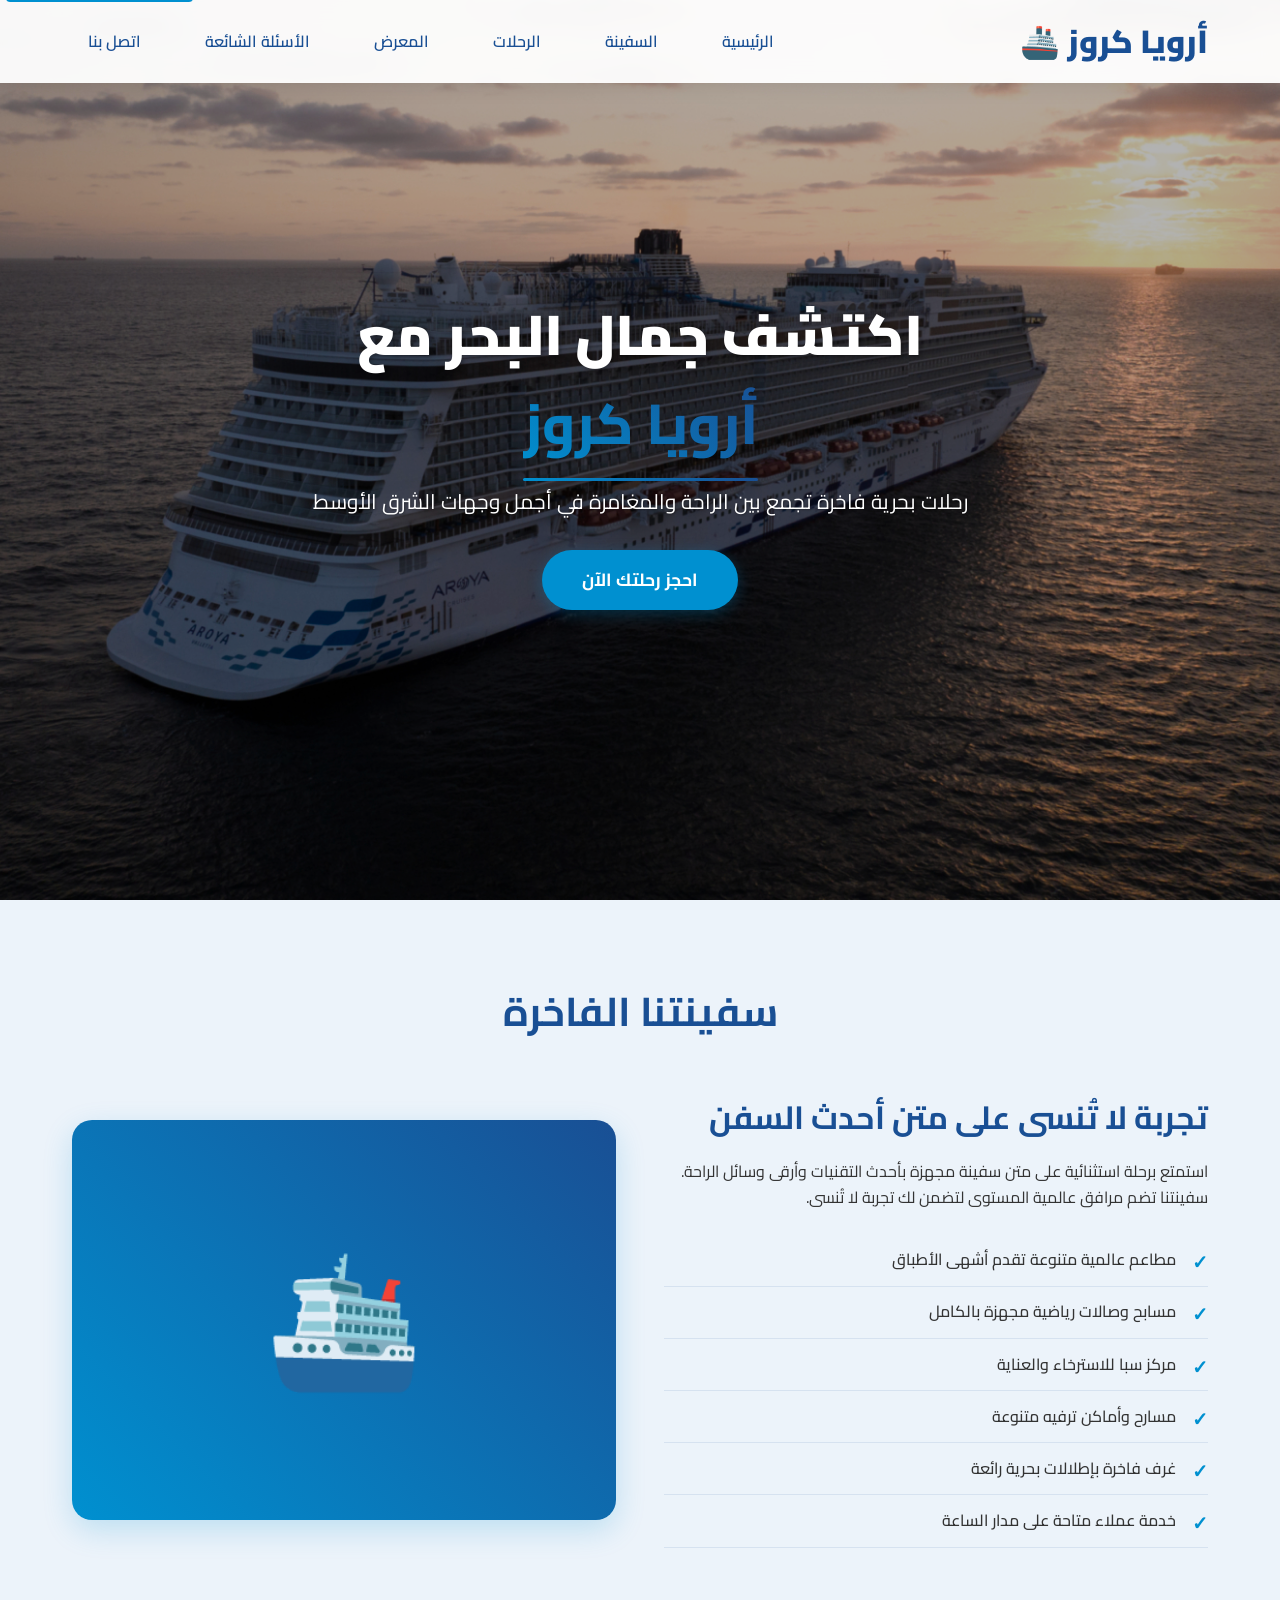
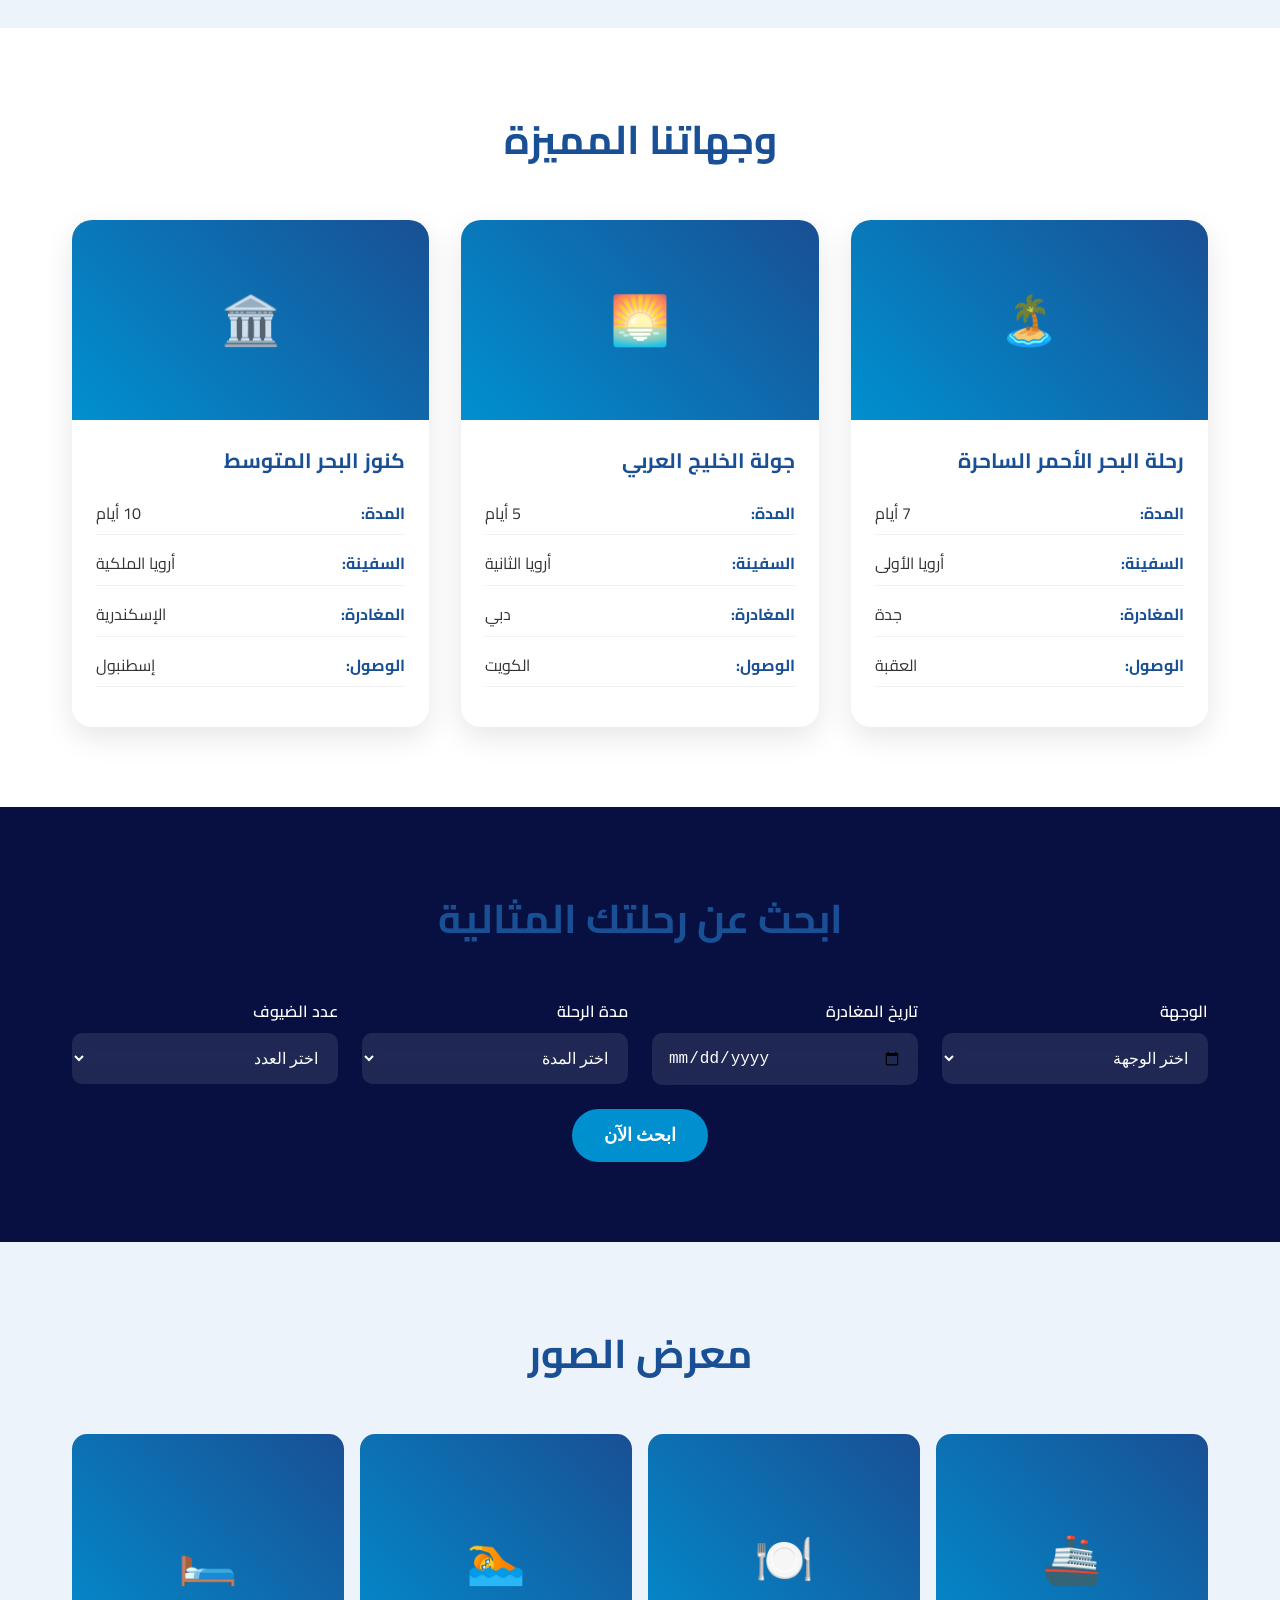
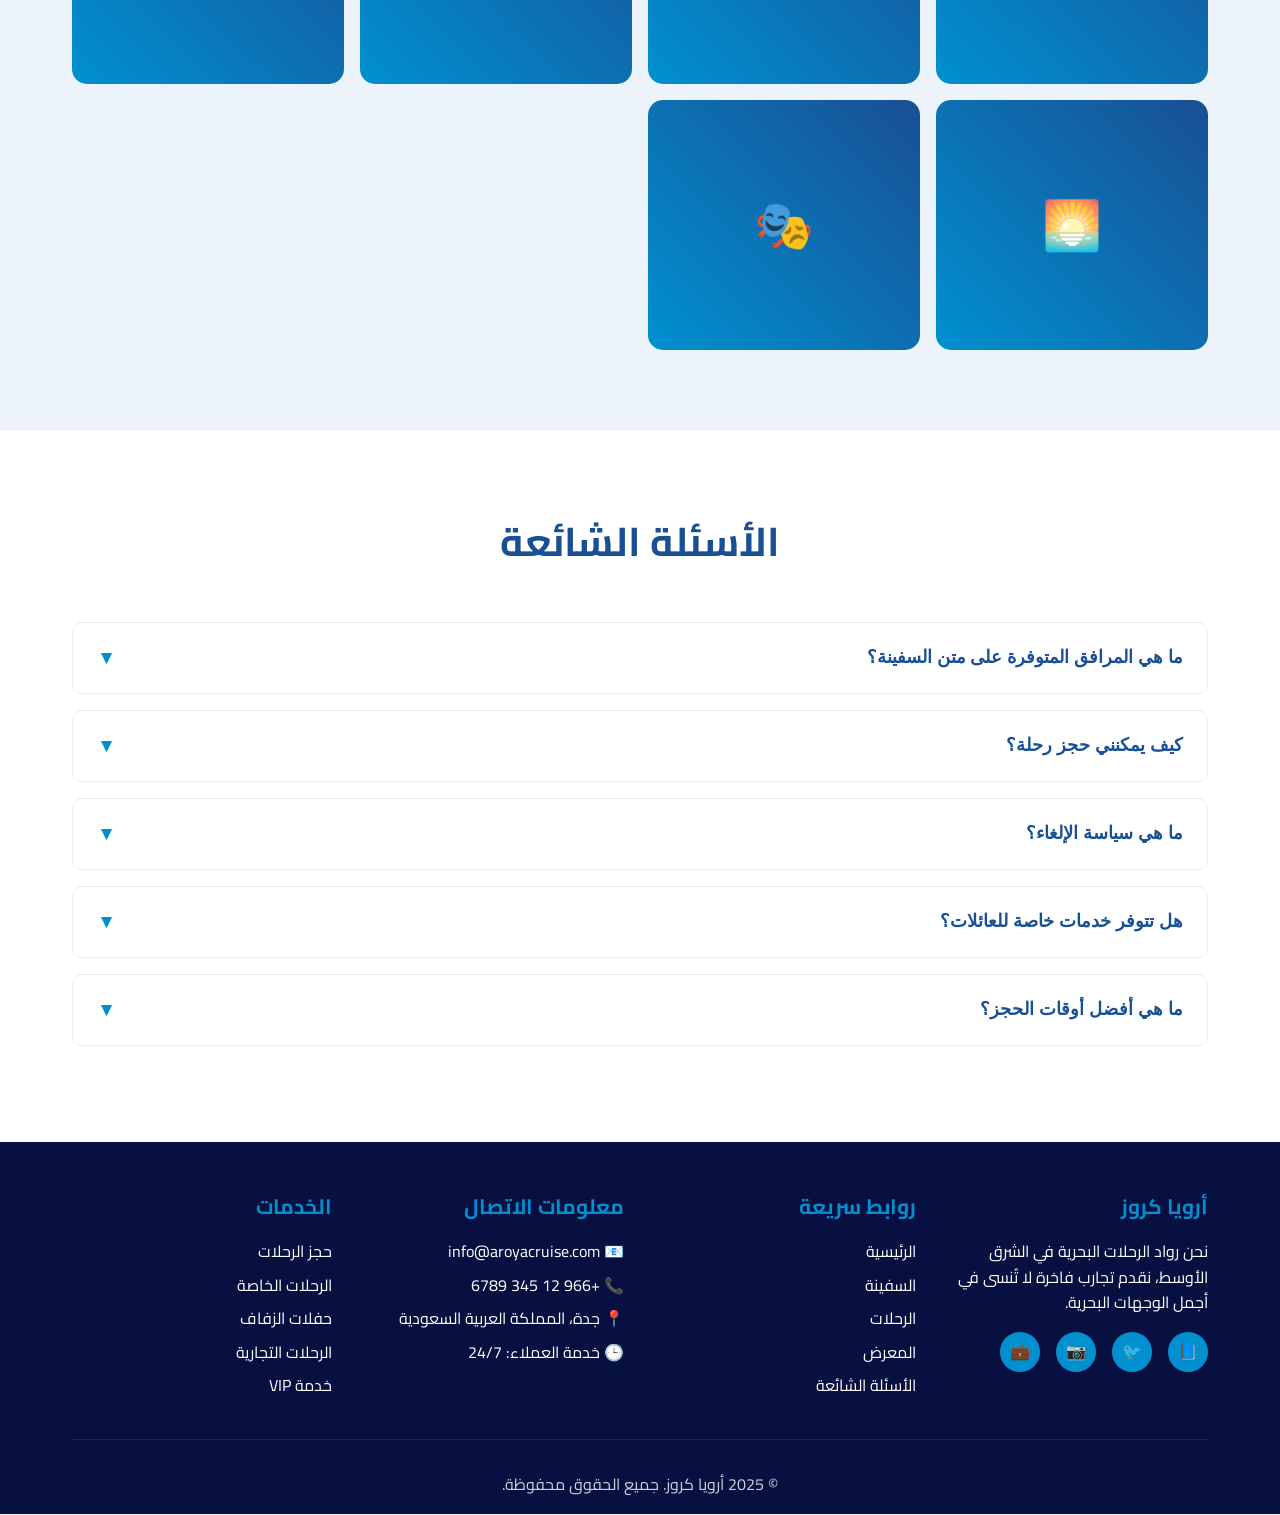
==== commit 054b160c: "change for root{}" ====
--- a/index.html
+++ b/index.html
@@ -57,9 +57,8 @@
             <div class="hero-content">
                 <h1>
                     اكتشف جمال البحر مع
+                    <br>
                     <span class="brand-highlight">
-
-
                         أرويا كروز
                     </span>
                 </h1>
--- a/style.css
+++ b/style.css
@@ -1,9 +1,90 @@
 :root {
+    /* Primary Colors */
     --bg-section: #071041;
     --btn-color: #0090d0;
     --white-bg: #ecf3fa;
     --text-main: #194f94;
     --gray-optional: #333;
+
+    /* Extended Color Palette */
+    --primary-light: #4db8e8;
+    --primary-dark: #005a8c;
+    --secondary: #2c5282;
+    --accent: #68d391;
+    --warning: #f6ad55;
+    --danger: #fc8181;
+    --success: #48bb78;
+
+    /* Neutral Colors */
+    --white: #ffffff;
+    --gray-50: #f7fafc;
+    --gray-100: #edf2f7;
+    --gray-200: #e2e8f0;
+    --gray-300: #cbd5e0;
+    --gray-400: #a0aec0;
+    --gray-500: #718096;
+    --gray-600: #4a5568;
+    --gray-700: #2d3748;
+    --gray-800: #1a202c;
+    --gray-900: #171923;
+
+    /* Typography */
+    --font-primary: 'Cairo', sans-serif;
+    --font-size-xs: 0.75rem;
+    --font-size-sm: 0.875rem;
+    --font-size-base: 1rem;
+    --font-size-lg: 1.125rem;
+    --font-size-xl: 1.25rem;
+    --font-size-2xl: 1.5rem;
+    --font-size-3xl: 1.875rem;
+    --font-size-4xl: 2.25rem;
+    --font-size-5xl: 3rem;
+
+    /* Spacing */
+    --spacing-xs: 0.25rem;
+    --spacing-sm: 0.5rem;
+    --spacing-md: 1rem;
+    --spacing-lg: 1.5rem;
+    --spacing-xl: 2rem;
+    --spacing-2xl: 3rem;
+    --spacing-3xl: 4rem;
+    --spacing-4xl: 5rem;
+
+    /* Border Radius */
+    --radius-sm: 0.375rem;
+    --radius-md: 0.5rem;
+    --radius-lg: 0.75rem;
+    --radius-xl: 1rem;
+    --radius-2xl: 1.5rem;
+    --radius-full: 9999px;
+
+    /* Shadows */
+    --shadow-sm: 0 1px 2px 0 rgba(0, 0, 0, 0.05);
+    --shadow-md: 0 4px 6px -1px rgba(0, 0, 0, 0.1), 0 2px 4px -1px rgba(0, 0, 0, 0.06);
+    --shadow-lg: 0 10px 15px -3px rgba(0, 0, 0, 0.1), 0 4px 6px -2px rgba(0, 0, 0, 0.05);
+    --shadow-xl: 0 20px 25px -5px rgba(0, 0, 0, 0.1), 0 10px 10px -5px rgba(0, 0, 0, 0.04);
+    --shadow-2xl: 0 25px 50px -12px rgba(0, 0, 0, 0.25);
+
+    /* Transitions */
+    --transition-fast: 0.15s ease-in-out;
+    --transition-normal: 0.3s ease-in-out;
+    --transition-slow: 0.5s ease-in-out;
+
+    /* Z-index scale */
+    --z-dropdown: 1000;
+    --z-sticky: 1020;
+    --z-fixed: 1030;
+    --z-modal-backdrop: 1040;
+    --z-modal: 1050;
+    --z-popover: 1060;
+    --z-tooltip: 1070;
+
+    /* Breakpoints */
+    --breakpoint-sm: 640px;
+    --breakpoint-md: 768px;
+    --breakpoint-lg: 1024px;
+    --breakpoint-xl: 1280px;
+    --breakpoint-2xl: 1536px;
 }
 
 * {
@@ -95,9 +176,20 @@
     color: white;
 }
 
+.hero::before {
+    content: '';
+    position: absolute;
+    top: 0;
+    left: 0;
+    width: 100%;
+    height: 100%;
+    background: rgba(0, 0, 0, 0.3);
+}
+
 .hero-content {
     max-width: 800px;
     padding: 2rem;
+    z-index: 1;
 }
 
 .hero h1 {
@@ -105,6 +197,45 @@
     font-weight: 900;
     margin-bottom: 1rem;
     text-shadow: 2px 2px 4px rgba(0, 0, 0, 0.3);
+}
+
+.brand-highlight {
+    background: linear-gradient(45deg, var(--btn-color), var(--text-main));
+    background-clip: text;
+    -webkit-background-clip: text;
+    -webkit-text-fill-color: transparent;
+    font-weight: 800;
+    text-shadow: none;
+    position: relative;
+}
+
+.brand-highlight::after {
+    content: '';
+    position: absolute;
+    bottom: -5px;
+    left: 0;
+    width: 100%;
+    height: 3px;
+    background: linear-gradient(90deg, var(--btn-color), var(--text-main));
+    border-radius: 2px;
+    animation: shimmer 2s infinite;
+}
+
+@keyframes shimmer {
+    0% {
+        opacity: 0.6;
+        transform: scaleX(0.8);
+    }
+
+    50% {
+        opacity: 1;
+        transform: scaleX(1);
+    }
+
+    100% {
+        opacity: 0.6;
+        transform: scaleX(0.8);
+    }
 }
 
 .hero p {
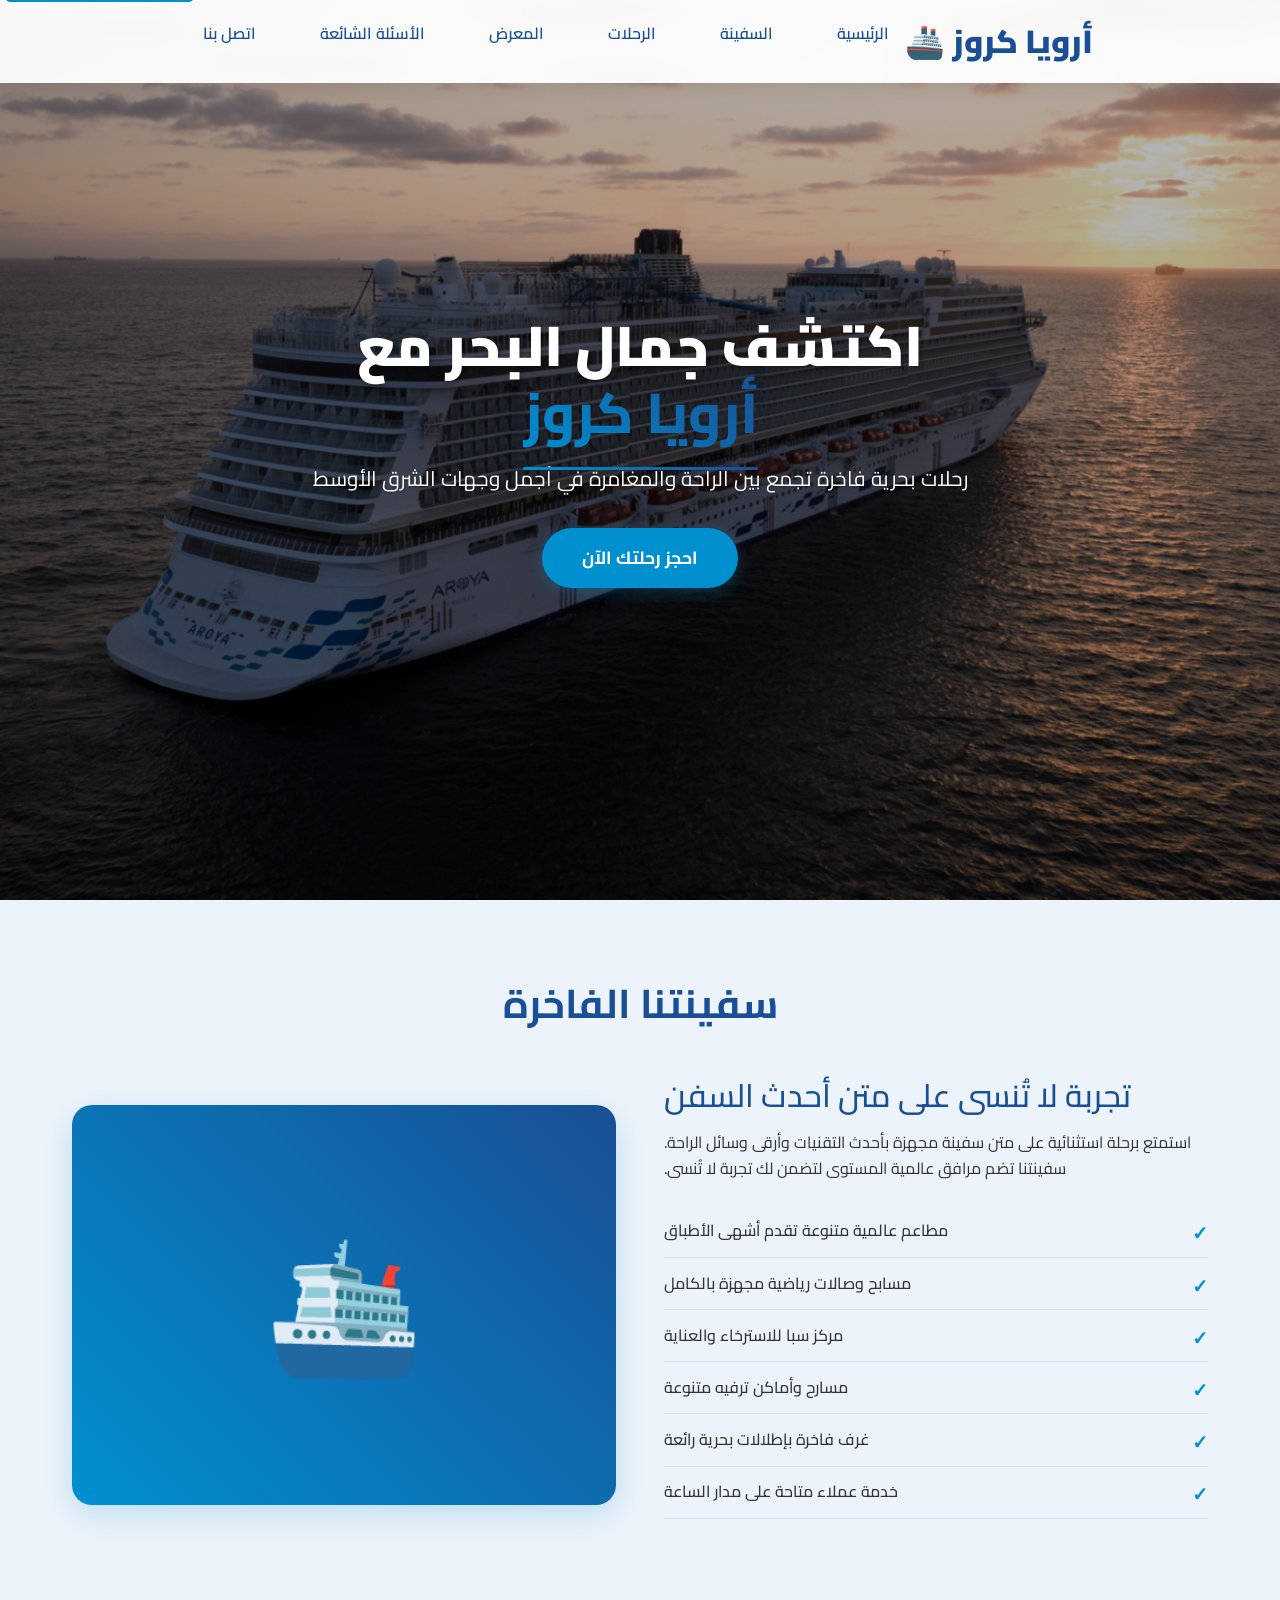
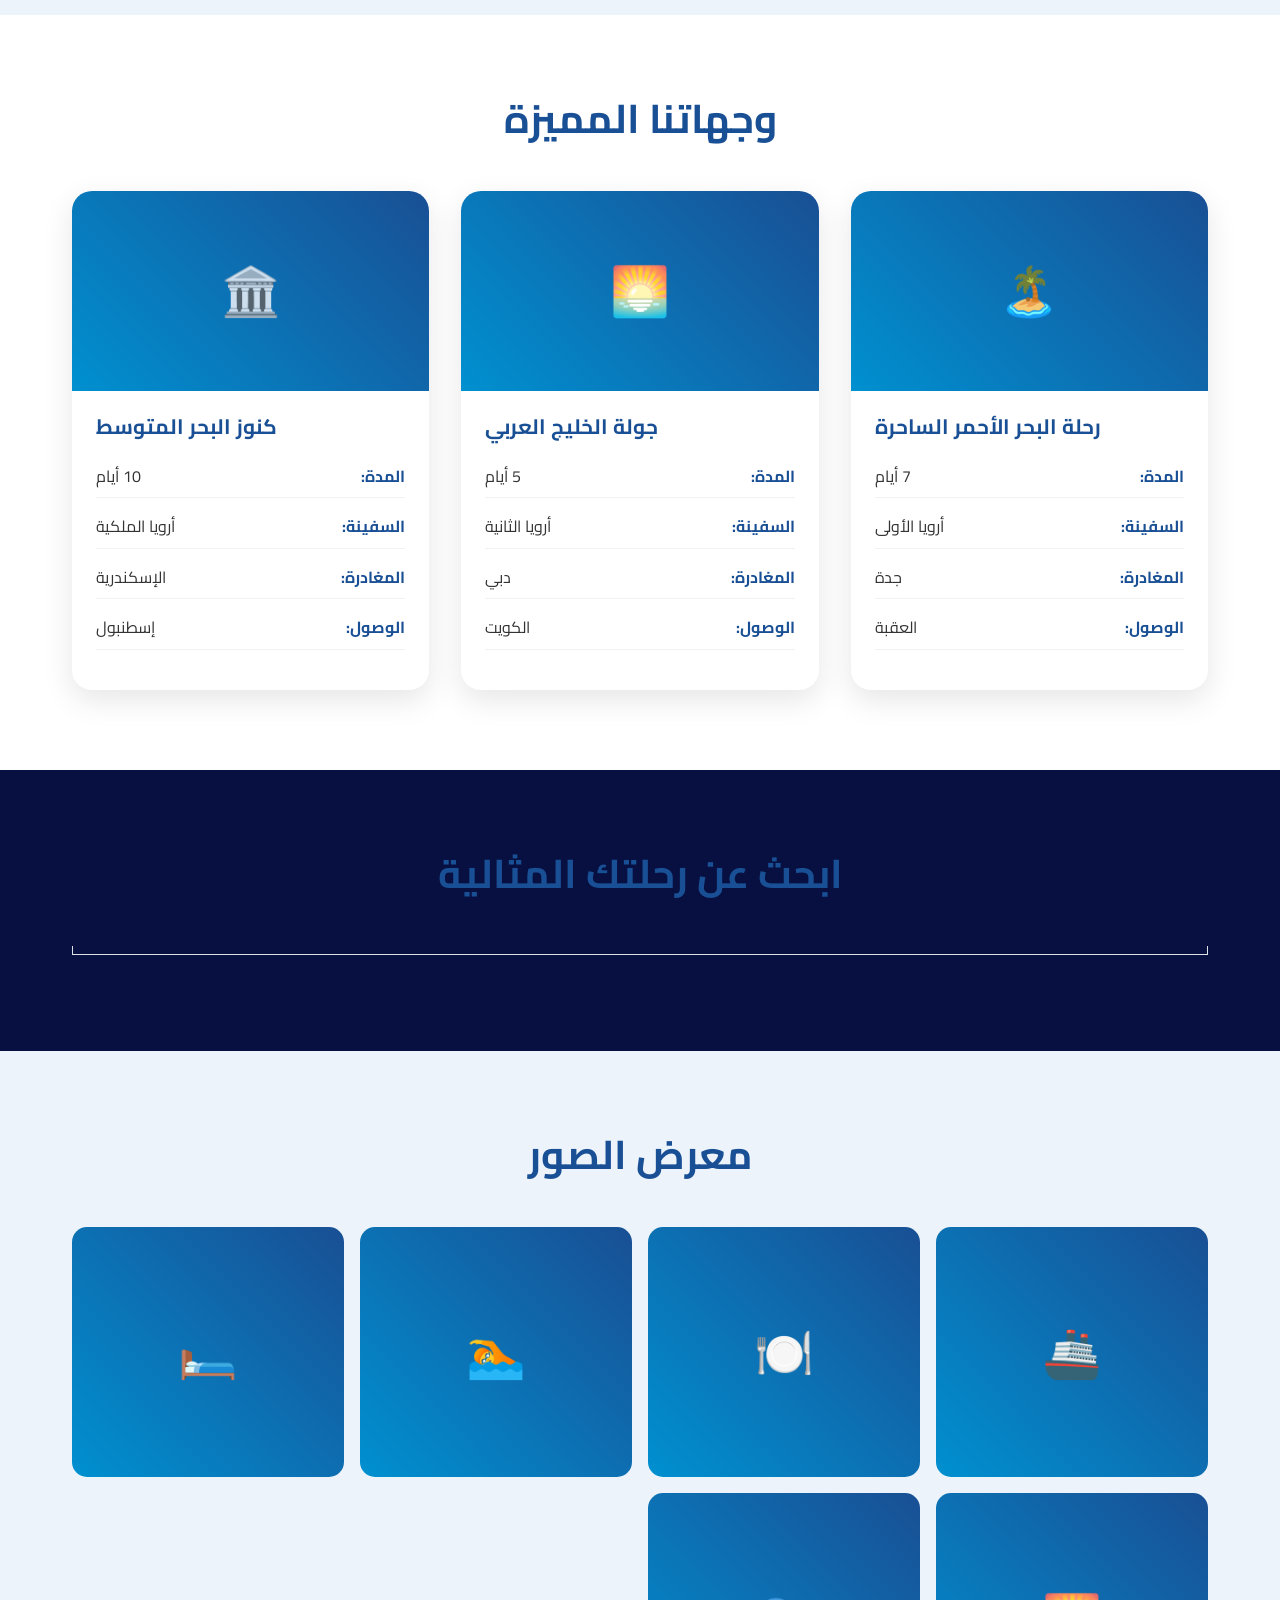
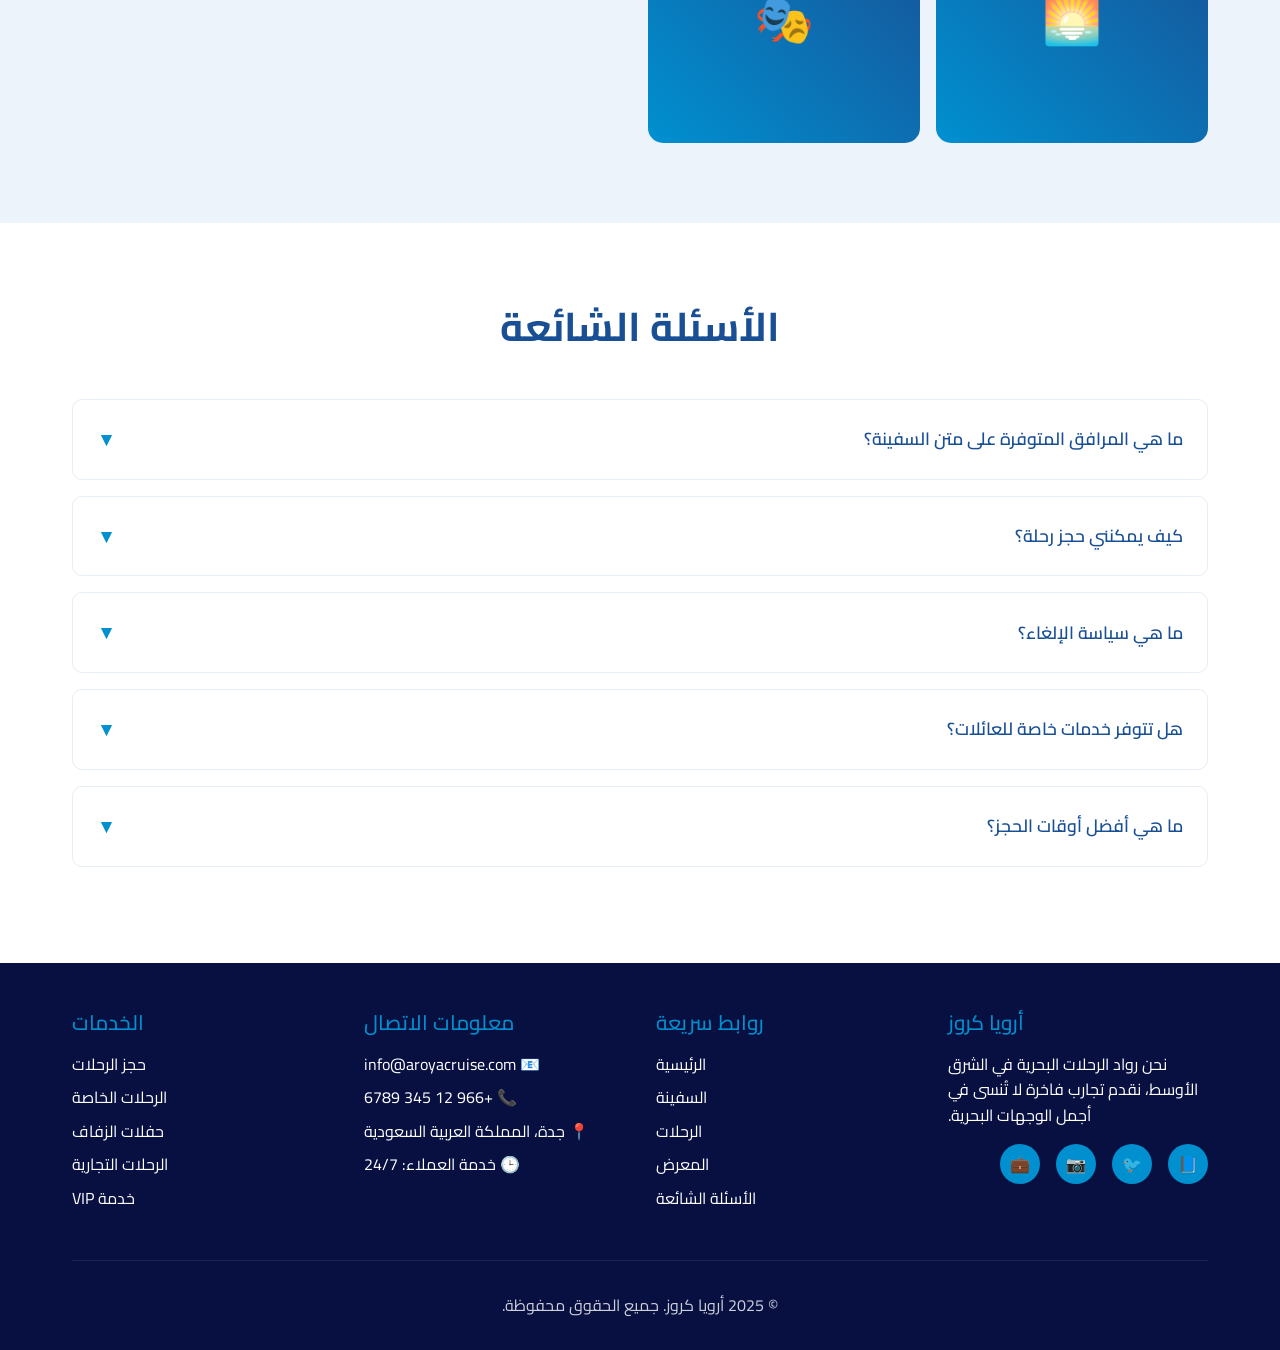
==== commit ec8a74d6: "add the search box Engine" ====
--- a/index.html
+++ b/index.html
@@ -26,9 +26,73 @@
     <link rel="preconnect" href="https://fonts.googleapis.com">
     <link rel="preconnect" href="https://fonts.gstatic.com" crossorigin>
     <link href="https://fonts.googleapis.com/css2?family=Cairo:wght@300;400;600;700;900&display=swap" rel="stylesheet">
-    <link rel="stylesheet" href="./style.css">
-
-
+
+
+    <!-- For Search Box Engine -->
+    <link rel="stylesheet" href="./css/searchBox/bootstrap.min.css">
+    <link rel="stylesheet" href="./css/searchBox/cruise-search-form-option-6.css">
+    <link rel="stylesheet" href="./css/searchBox/font-awesome.min.css">
+
+    <link rel="stylesheet" href="./css/style.css">
+    <link rel="stylesheet" href="./css/navbar.css">
+
+
+
+    <script language="javascript" type="text/javascript" src="./js/searchBox/OVExplore.min.js"></script>
+
+    <script>
+        window.OVExplore6 = {
+            /*'OVExplore' name should be match with your tag's search-form-settings property. i.e. <ody-search-form search-form-settings="OVExplore"></ody-search-form> */
+            preferences: {
+                languageId: "13", // Set your Language Id. Default Value : 1
+                siteItemId: "1299888", // Replace your SIID here.
+                sid1: "", // External ref 1
+                sid2: "", // External ref 2
+                referrer: "",
+                showStateNCountryWithPorts: true,
+                resultWindowType: "_blank", //specifies result window type of results Options: 1._blank 2._self 3._top
+                cruiseSearchFields: {
+                    // specifies the fields to be displayed on cruise search form, one can move fields from basic to advance and vice versa as per his/her preference */
+                    basic: [
+                        "destination",
+                        "sailingdate",
+                        "duration",
+                        "cruiseline",
+                        //"departureport",
+                        //"ship",
+                        //"cruisetypecheckbox",
+                        //"packagetourscheckbox",
+                        //"allpackagescheckbox",
+                        //"allpackagescheckbox",
+                        //"includeinternalcruiselinescheckbox",
+                        //"newwindowcheckbox",
+                    ],
+                    advance: [
+                        "departureport",
+                        "ship",
+                        "cruisetypecheckbox",
+                        "packagetourscheckbox",
+                        "allpackagescheckbox",
+                        "allpackagescheckbox",
+                        "includeinternalcruiselinescheckbox",
+                        "newwindowcheckbox"
+                    ],
+                },
+            },
+            siteSettings: {
+                productType: "cruise",
+                domain: "ui.odysol.com", // Replace your domain name here.
+                // theme: "default",
+                numberOfCols: 4,
+                themeColor: "#0071a9|#fff|#0071a9|#fff", // specfies primary | secondary| text color | button text color for search form Default value:#0978bd|#8eccf3|#fff|#fff
+            },
+            cruiseWidgetSettings: {
+                widgetType:
+                    "single" /* To be used to set select dropdown type versions. Default value: multiple, Options: 1.multiple 2.single*/,
+            },
+        };
+
+    </script>
 </head>
 
 <body>
@@ -179,7 +243,14 @@
         <section id="search" class="section search">
             <div class="container">
                 <h2 class="section-title">ابحث عن رحلتك المثالية</h2>
-                <form class="search-form" role="search" aria-label="نموذج البحث عن الرحلات">
+
+                <div class="tab-content border border-top-0 mb-3 custom-tab-content" id="nav-tabContent">
+                    <div class="tab-pane fade pt-2 show active" id="option-six" role="tabpanel"
+                        aria-labelledby="option-six-tab">
+                        <ody-search-form search-form-settings="OVExplore6"></ody-search-form>
+                    </div>
+                </div>
+                <!-- <form class="search-form" role="search" aria-label="نموذج البحث عن الرحلات">
                     <div class="form-group">
                         <label for="destination">الوجهة</label>
                         <select id="destination" name="destination" required>
@@ -218,7 +289,7 @@
                     </div>
 
                     <button type="submit" class="search-button">ابحث الآن</button>
-                </form>
+                </form> -->
             </div>
         </section>
 
@@ -355,7 +426,12 @@
         </div>
     </footer>
 
-    <script src="./script.js"></script>
+    <script src="./js/script.js"></script>
+
+
+    <!-- For Search Box Engine -->
+    <script src="./js/searchBox/v321jquery.min.js"></script>
+    <script src="./js/searchBox/bootstrap.min.js"></script>
 </body>
 
 </html>
--- a/css/searchBox/cruise-search-form-option-6.css
+++ b/css/searchBox/cruise-search-form-option-6.css
@@ -0,0 +1,434 @@
+:root {
+  --bgs-color: #0086c8;
+  --shover: #a1cfeb;
+}
+
+
+
+input::-webkit-input-placeholder {
+  font-size: 14px;
+}
+
+input::-moz-placeholder {
+  font-size: 14px;
+}
+
+input:-ms-input-placeholder {
+  font-size: 14px;
+}
+
+input:-moz-placeholder {
+  font-size: 14px;
+}
+
+#option-six #odysseus #OVExploreContainer {
+  font-family: Open Sans, sans-serif;
+}
+
+#option-six #odysseus #OVExploreContainer .cruiseform .od-form-wrapper {
+  background-color: transparent;
+}
+
+#option-six #odysseus #OVExploreContainer .od-wrapper {
+  padding: 12px;
+  width: 100%;
+  background: linear-gradient(var(--primary-color), var(--bgs-color));
+  border-radius: 4px;
+  margin-bottom: 25px;
+}
+
+#option-six #odysseus #OVExploreContainer .od-main-wrapper {
+  width: 100%;
+}
+
+#option-six #odysseus #OVExploreContainer .od-main-wrapper .od-tab-form-wrapper .destination-type-radio {
+  margin: 16px 0 12px;
+}
+
+#option-six #odysseus #OVExploreContainer .od-main-wrapper .od-tab-form-wrapper .destination-type-radio label {
+  margin-right: 15px;
+  margin-left: 8px;
+}
+
+#option-six #odysseus #OVExploreContainer .od-main-wrapper .od-tab-form-wrapper .destination-type-radio input[type=radio]:checked~span:after {
+  display: block;
+}
+
+#option-six #odysseus #OVExploreContainer .od-main-wrapper .od-tab-form-wrapper .destination-type-radio span {
+  padding-left: 25px;
+  position: relative;
+  cursor: pointer;
+}
+
+#option-six #odysseus #OVExploreContainer .od-main-wrapper .od-tab-form-wrapper .destination-type-radio span:before,
+#odysseus #OVExploreContainer .od-main-wrapper .od-tab-form-wrapper .destination-type-radio span:after {
+  position: absolute;
+  content: '';
+  border-radius: 50%;
+}
+
+#option-six #odysseus #OVExploreContainer .od-main-wrapper .od-tab-form-wrapper .destination-type-radio span:before {
+  width: 12px;
+  height: 12px;
+  left: 0;
+  top: -1px;
+  border: 2px solid;
+  border-color: var(--text-color);
+}
+
+#option-six #odysseus #OVExploreContainer .od-main-wrapper .od-tab-form-wrapper .destination-type-radio span:after {
+  display: none;
+  width: 8px;
+  height: 8px;
+  left: 4px;
+  top: 3px;
+  background-color: var(--text-color);
+}
+
+#option-six #odysseus #OVExploreContainer .od-main-wrapper .od-tab-form-wrapper .destination-type-radio input[type=radio] {
+  width: auto;
+  height: auto;
+  margin-top: 5px;
+  margin-right: 5px;
+  opacity: 0;
+  position: absolute;
+  z-index: 10;
+  cursor: pointer;
+}
+
+#option-six #odysseus #OVExploreContainer .od-main-wrapper .od-tab-form-wrapper .od-results-wrapper {
+  margin-bottom: 12px;
+  order: 1;
+}
+
+#option-six #odysseus #OVExploreContainer .od-main-wrapper .od-tab-form-wrapper .od-results-wrapper .itineraties-found {
+  font-weight: bold;
+  display: none;
+}
+
+#option-six #odysseus #OVExploreContainer .od-main-wrapper .od-tab-form-wrapper .od-results-wrapper .itineraties-found .number {
+  font-size: 16px;
+}
+
+#option-six #odysseus #OVExploreContainer .od-main-wrapper .od-tab-form-wrapper .od-input-wrapper {
+  box-sizing: border-box;
+  position: relative;
+  min-width: 200px;
+  background-color: white;
+  margin: 0;
+  flex-basis: auto;
+  padding: 10px 10px;
+  max-width: 100%;
+}
+
+#odysseus #OVExploreContainer .od-tab-form-wrapper {
+  background: transparent !important;
+}
+
+#option-six #odysseus #OVExploreContainer .od-tab-form-wrapper .od-form-wrapper .od-input-wrapper .od-icon svg {
+  color: var(--primary-color);
+  fill: var(--primary-color);
+}
+
+#option-six #odysseus #OVExploreContainer .od-main-wrapper .od-tab-form-wrapper .od-input-wrapper .multiselect__tags {
+  font-size: 14px;
+  font-weight: 600;
+  border-radius: 0.25rem;
+  padding: 7px 10px 6px 35px;
+  border-color: transparent;
+  border: 1px solid #b5d9eb;
+}
+
+#option-six #odysseus #OVExploreContainer .od-main-wrapper .od-tab-form-wrapper .od-input-wrapper .multiselect__tags:hover {
+  box-shadow: 0 4px 8px var(--shover);
+}
+
+#option-six #odysseus #OVExploreContainer .od-form-wrapper .multiselect__input {
+  color: var(--primary-color) !important;
+  margin-bottom: 0;
+}
+
+#option-six #odysseus #OVExploreContainer .od-main-wrapper .od-tab-form-wrapper .od-input-wrapper .multiselect__tags input::placeholder {
+  font-size: 15px;
+}
+
+#option-six #odysseus #OVExploreContainer .od-main-wrapper .od-tab-form-wrapper .od-input-wrapper .od-input-box {
+  padding: 12px 10px 12px 35px;
+}
+
+#option-six #odysseus #OVExploreContainer .od-main-wrapper .od-tab-form-wrapper .od-input-wrapper input::placeholder {
+  font-size: 15px;
+}
+
+#option-six #odysseus #OVExploreContainer .od-main-wrapper .od-tab-form-wrapper .od-input-wrapper input:focus {
+  outline: none;
+}
+
+#option-six #odysseus #OVExploreContainer .od-main-wrapper .od-tab-form-wrapper .od-input-wrapper input:focus {
+  text-align: center;
+  outline: none;
+}
+
+#option-six #odysseus #OVExploreContainer .od-main-wrapper .od-tab-form-wrapper .od-checkbox-main-wrapper {
+  margin: 8px 6px;
+  justify-content: flex-end;
+}
+
+#option-six #odysseus #OVExploreContainer .od-main-wrapper .od-tab-form-wrapper .od-main-button-wrapper {
+  display: flex;
+  justify-content: flex-end;
+  align-items: center;
+  flex-wrap: wrap;
+  margin-bottom: 8px;
+  margin-right: -8px;
+  margin-left: auto;
+}
+
+#option-six #odysseus #OVExploreContainer .od-main-wrapper .od-tab-form-wrapper .od-main-button-wrapper .od-reset-btn-wrapper {
+  display: none;
+  width: auto;
+}
+
+#option-six #odysseus #OVExploreContainer .od-main-wrapper .od-tab-form-wrapper .od-main-button-wrapper .od-reset-btn-wrapper .reset {
+  display: flex;
+  width: 100%;
+  padding: 8px 10px;
+  flex-direction: row;
+  justify-content: center;
+  align-items: center;
+  font-size: 12px;
+  border-radius: 0.25rem;
+  text-transform: uppercase;
+  border: 1px solid;
+  position: relative;
+  line-height: normal;
+  fill: var(--primary-color);
+  background: white;
+  border: 1px solid var(--primary-color);
+  color: var(--primary-color);
+  cursor: pointer;
+  padding: 19px 12px;
+  font-size: 14px;
+}
+
+#option-six #odysseus #OVExploreContainer .od-main-wrapper .od-tab-form-wrapper .od-main-button-wrapper .od-reset-btn-wrapper .reset span {
+  display: block;
+  margin-left: 8px;
+  text-transform: capitalize;
+}
+
+#option-six #odysseus #OVExploreContainer .od-main-wrapper .od-tab-form-wrapper .od-main-button-wrapper .od-reset-btn-wrapper .reset:active {
+  background-color: var(--primary-color);
+  border: 1px solid var(--primary-color);
+  color: white;
+  fill: white;
+}
+
+#option-six #odysseus #OVExploreContainer .od-main-wrapper .od-tab-form-wrapper .od-main-button-wrapper .od-search-button {
+  text-transform: uppercase;
+}
+
+#option-six #odysseus #OVExploreContainer .od-main-wrapper .od-tab-form-wrapper .od-main-button-wrapper .od-search-button .btn-search {
+  border-radius: 0.25rem;
+  background: linear-gradient(var(--primary-color), var(--bgs-color));
+  border-color: var(--primary-color);
+  font-size: 14px;
+  padding: 11px 15px;
+}
+
+#option-six #odysseus #OVExploreContainer .od-button-wrapper .od-adv-search-btn .od-adv-search-icon {
+  background: white;
+  border: 1px solid var(--primary-color);
+  border-radius: 4px;
+  padding: 19px;
+}
+
+#option-six #odysseus #OVExploreContainer .od-button-wrapper .od-adv-search-btn .od-adv-search-icon:active {
+  background-color: var(--primary-color);
+  border: 1px solid var(--primary-color);
+  color: white;
+  fill: white;
+}
+
+#option-six #odysseus #OVExploreContainer .od-button-wrapper .od-adv-search-btn .od-adv-search-icon:active svg {
+  color: white;
+  fill: white;
+}
+
+#option-six #odysseus #OVExploreContainer .od-button-wrapper .od-adv-search-btn .od-adv-search-icon span svg {
+  fill: var(--primary-color);
+  color: var(--primary-color);
+}
+
+#option-six #odysseus #OVExploreContainer .od-main-wrapper .od-tab-form-wrapper .od-main-button-wrapper .od-search-button .od-icon {
+  height: auto;
+}
+
+#option-six #odysseus #OVExploreContainer .od-tab-form-wrapper .od-form-wrapper .od-icon {
+  top: 50%;
+}
+
+#option-six #odysseus #OVExploreContainer .od-main-wrapper .od-tab-form-wrapper .od-main-button-wrapper .od-reset-btn-wrapper .reset .od-icon {
+  padding: 0px !important;
+  top: 0px !important;
+}
+
+#option-six #odysseus #OVExploreContainer .od-tab-form-wrapper .od-form-wrapper .od-button-wrapper.od-search-button .od-icon {
+  padding: 0px !important;
+  top: 0px !important;
+}
+
+#option-six #odysseus #OVExploreContainer .od-form-wrapper .multiselect__select {
+  top: 0px;
+  padding: 12px 8px;
+}
+
+#option-six #odysseus #OVExploreContainer .od-form-wrapper .multiselect__select:before {
+  top: calc(70% + 0px);
+  border-color: var(--primary-color) transparent transparent;
+}
+
+#option-six #odysseus #OVExploreContainer .vue_multiselect .multiselect_input_wrapper {
+  background-color: white;
+  border-radius: 4px;
+  min-width: 225px;
+}
+
+#option-six #odysseus #OVExploreContainer .od-checkbox-main-wrapper .od-checkbox-wrapper .od-checkbox label.od-checkbox-label:before {
+  border: 1px solid var(--primary-color);
+}
+
+#option-six #odysseus #OVExploreContainer .od-form-wrapper .multiselect__tags .multiselect__placeholder {
+  text-align: center;
+  color: var(--text-color);
+  margin-bottom: 2px;
+}
+
+#option-six #odysseus #OVExploreContainer .od-checkbox-main-wrapper .od-checkbox-wrapper .od-checkbox label.od-checkbox-label:hover {
+  color: var(--primary-color);
+}
+
+#option-six #odysseus #OVExploreContainer .od-checkbox-main-wrapper .od-checkbox-wrapper .od-checkbox label.od-checkbox-label {
+  color: var(--primary-color);
+}
+
+#option-six #odysseus #OVExploreContainer .od-form-wrapper .multiselect__element {
+  color: var(--secondary-color);
+}
+
+#option-six #odysseus #OVExploreContainer .od-form-wrapper .multiselect__option--highlight {
+  background-color: var(--primary-color);
+  color: white;
+  font-size: 14px;
+}
+
+#option-six #odysseus #OVExploreContainer .od-form-wrapper .multiselect__tags .multiselect__tag {
+  background-color: transparent;
+  color: var(--primary-color);
+}
+
+#option-six #odysseus #OVExploreContainer .od-form-wrapper .multiselect__tag-icon {
+  color: var(--primary-color);
+  right: auto;
+}
+
+#option-six #odysseus #OVExploreContainer .od-form-wrapper .multiselect__tag-icon:hover {
+  color: var(--primary-color);
+  background: transparent;
+}
+
+#option-six #odysseus #OVExploreContainer .od-form-wrapper .multiselect__tag-icon:after {
+  color: var(--primary-color);
+}
+
+#option-six #odysseus #OVExploreContainer .od-form-wrapper .multiselect__content-wrapper {
+  background-color: var(--secondary-color);
+}
+
+#option-six #odysseus #OVExploreContainer .od-form-wrapper .multiselect__element {
+  background-color: white;
+  color: var(--primary-color);
+}
+
+#option-six #odysseus #OVExploreContainer .od-form-wrapper .multiselect__single {
+  margin-bottom: 0px;
+  margin-top: 2px;
+}
+
+#option-six #odysseus #OVExploreContainer .od-form-wrapper .multiselect__option--selected {
+  color: var(--primary-color);
+}
+
+#option-six #odysseus #OVExploreContainer .od-form-wrapper .multiselect__option--highlight.multiselect__option--selected {
+  color: white;
+}
+
+#option-six #odysseus #OVExploreContainer .od-form-wrapper .multiselect__single {
+  text-align: center;
+  font-size: 14px;
+  font-weight: bold;
+}
+
+#option-six #odysseus #OVExploreContainer .od-wrapper .label-wrapper {
+  font-size: 0;
+  display: block !important;
+  margin-bottom: 0;
+}
+
+#option-six #odysseus #OVExploreContainer .od-wrapper .label-wrapper.is-open,
+#option-six #odysseus #OVExploreContainer .od-wrapper .label-wrapper.is-value-selected {
+  color: var(--text-color);
+  font-size: 14px;
+}
+
+#option-six #odysseus #OVExploreContainer .od-form-wrapper .multiselect__spinner:after,
+#option-six #odysseus #OVExploreContainer .od-form-wrapper .multiselect__spinner:before {
+  border-color: var(--text-color) transparent transparent;
+}
+
+@media(max-width: 820px) {
+
+  #option-six #odysseus #OVExploreContainer .od-main-wrapper {
+    width: 100%;
+  }
+
+  #option-six #odysseus #OVExploreContainer .od-main-wrapper .od-tab-form-wrapper .od-input-wrapper {
+    border-right: 0px;
+    max-width: 100%;
+  }
+
+  #option-six #odysseus #OVExploreContainer .od-main-wrapper .od-tab-form-wrapper .od-checkbox-main-wrapper {
+    justify-content: flex-start !important;
+    flex-direction: column;
+  }
+
+  #option-six #odysseus #OVExploreContainer .od-checkbox-main-wrapper .od-checkbox-wrapper {
+    flex-direction: row;
+    justify-content: flex-start;
+  }
+
+  #option-six #odysseus #OVExploreContainer .od-checkbox-main-wrapper .od-checkbox-wrapper .od-checkbox {
+    justify-content: flex-start;
+  }
+
+  #option-six #odysseus #OVExploreContainer .od-main-wrapper .od-tab-form-wrapper .od-main-button-wrapper {
+    justify-content: center !important;
+    margin-right: 0px !important;
+  }
+}
+
+@media (min-width:768px) and (max-width:1280px) {
+  #option-six #odysseus #OVExploreContainer .od-main-wrapper .od-tab-form-wrapper .od-input-wrapper {
+    min-width: 270px;
+  }
+}
+
+@media(min-width: 1025px) {
+  #option-six #odysseus #OVExploreContainer .od-wrapper {
+    flex-wrap: nowrap;
+  }
+}
+
+#option-six #odysseus #OVExploreContainer .cruiseform .od-form-wrapper .od-input-wrapper .search-form-loading .label-wrapper {
+  font-size: 0;
+}
--- a/css/style.css
+++ b/css/style.css
@@ -0,0 +1,637 @@
+:root {
+    /* Primary Colors */
+    --bg-section: #071041;
+    --btn-color: #0090d0;
+    --white-bg: #ecf3fa;
+    --text-main: #194f94;
+    --gray-optional: #333;
+
+    /* Extended Color Palette */
+    --primary-light: #4db8e8;
+    --primary-dark: #005a8c;
+    --secondary: #2c5282;
+    --accent: #68d391;
+    --warning: #f6ad55;
+    --danger: #fc8181;
+    --success: #48bb78;
+
+    /* Neutral Colors */
+    --white: #ffffff;
+    --gray-50: #f7fafc;
+    --gray-100: #edf2f7;
+    --gray-200: #e2e8f0;
+    --gray-300: #cbd5e0;
+    --gray-400: #a0aec0;
+    --gray-500: #718096;
+    --gray-600: #4a5568;
+    --gray-700: #2d3748;
+    --gray-800: #1a202c;
+    --gray-900: #171923;
+
+    /* Typography */
+    --font-primary: 'Cairo', sans-serif;
+    --font-size-xs: 0.75rem;
+    --font-size-sm: 0.875rem;
+    --font-size-base: 1rem;
+    --font-size-lg: 1.125rem;
+    --font-size-xl: 1.25rem;
+    --font-size-2xl: 1.5rem;
+    --font-size-3xl: 1.875rem;
+    --font-size-4xl: 2.25rem;
+    --font-size-5xl: 3rem;
+
+    /* Spacing */
+    --spacing-xs: 0.25rem;
+    --spacing-sm: 0.5rem;
+    --spacing-md: 1rem;
+    --spacing-lg: 1.5rem;
+    --spacing-xl: 2rem;
+    --spacing-2xl: 3rem;
+    --spacing-3xl: 4rem;
+    --spacing-4xl: 5rem;
+
+    /* Border Radius */
+    --radius-sm: 0.375rem;
+    --radius-md: 0.5rem;
+    --radius-lg: 0.75rem;
+    --radius-xl: 1rem;
+    --radius-2xl: 1.5rem;
+    --radius-full: 9999px;
+
+    /* Shadows */
+    --shadow-sm: 0 1px 2px 0 rgba(0, 0, 0, 0.05);
+    --shadow-md: 0 4px 6px -1px rgba(0, 0, 0, 0.1), 0 2px 4px -1px rgba(0, 0, 0, 0.06);
+    --shadow-lg: 0 10px 15px -3px rgba(0, 0, 0, 0.1), 0 4px 6px -2px rgba(0, 0, 0, 0.05);
+    --shadow-xl: 0 20px 25px -5px rgba(0, 0, 0, 0.1), 0 10px 10px -5px rgba(0, 0, 0, 0.04);
+    --shadow-2xl: 0 25px 50px -12px rgba(0, 0, 0, 0.25);
+
+    /* Transitions */
+    --transition-fast: 0.15s ease-in-out;
+    --transition-normal: 0.3s ease-in-out;
+    --transition-slow: 0.5s ease-in-out;
+
+    /* Z-index scale */
+    --z-dropdown: 1000;
+    --z-sticky: 1020;
+    --z-fixed: 1030;
+    --z-modal-backdrop: 1040;
+    --z-modal: 1050;
+    --z-popover: 1060;
+    --z-tooltip: 1070;
+
+    /* Breakpoints */
+    --breakpoint-sm: 640px;
+    --breakpoint-md: 768px;
+    --breakpoint-lg: 1024px;
+    --breakpoint-xl: 1280px;
+    --breakpoint-2xl: 1536px;
+}
+
+* {
+    margin: 0;
+    padding: 0;
+    box-sizing: border-box;
+}
+
+body {
+    font-family: 'Cairo', sans-serif;
+    line-height: 1.6;
+    color: var(--gray-optional);
+    background-color: var(--white-bg);
+}
+
+
+/* Hero Section */
+.hero {
+    height: 100vh;
+    /* background: linear-gradient(rgba(7, 16, 65, 0.4), rgba(7, 16, 65, 0.4)),
+            url('data:image/svg+xml,<svg xmlns="http://www.w3.org/2000/svg" viewBox="0 0 1200 800"><rect fill="%23194f94" width="1200" height="800"/><circle fill="%230090d0" cx="300" cy="200" r="100" opacity="0.3"/><circle fill="%23ecf3fa" cx="900" cy="600" r="150" opacity="0.2"/><path fill="%23071041" d="M0,400 Q300,200 600,400 T1200,400 L1200,800 L0,800 Z" opacity="0.3"/></svg>'); */
+
+    background: url(../imgs/p1.jpg);
+
+    background-size: cover;
+    background-position: center;
+    display: flex;
+    align-items: center;
+    justify-content: center;
+    text-align: center;
+    color: white;
+}
+
+.hero::before {
+    content: '';
+    position: absolute;
+    top: 0;
+    left: 0;
+    width: 100%;
+    height: 100%;
+    background: rgba(0, 0, 0, 0.3);
+}
+
+.hero-content {
+    max-width: 800px;
+    padding: 2rem;
+    z-index: 1;
+}
+
+.hero h1 {
+    font-size: 3.5rem;
+    font-weight: 900;
+    margin-bottom: 1rem;
+    text-shadow: 2px 2px 4px rgba(0, 0, 0, 0.3);
+}
+
+.brand-highlight {
+    background: linear-gradient(45deg, var(--btn-color), var(--text-main));
+    background-clip: text;
+    -webkit-background-clip: text;
+    -webkit-text-fill-color: transparent;
+    font-weight: 800;
+    text-shadow: none;
+    position: relative;
+}
+
+.brand-highlight::after {
+    content: '';
+    position: absolute;
+    bottom: -5px;
+    left: 0;
+    width: 100%;
+    height: 3px;
+    background: linear-gradient(90deg, var(--btn-color), var(--text-main));
+    border-radius: 2px;
+    animation: shimmer 2s infinite;
+}
+
+@keyframes shimmer {
+    0% {
+        opacity: 0.6;
+        transform: scaleX(0.8);
+    }
+
+    50% {
+        opacity: 1;
+        transform: scaleX(1);
+    }
+
+    100% {
+        opacity: 0.6;
+        transform: scaleX(0.8);
+    }
+}
+
+.hero p {
+    font-size: 1.3rem;
+    margin-bottom: 2rem;
+    text-shadow: 1px 1px 2px rgba(0, 0, 0, 0.3);
+}
+
+.cta-button {
+    display: inline-block;
+    background: var(--btn-color);
+    color: white;
+    padding: 1rem 2.5rem;
+    text-decoration: none;
+    border-radius: 50px;
+    font-weight: 700;
+    font-size: 1.1rem;
+    transition: all 0.3s ease;
+    box-shadow: 0 4px 15px rgba(0, 144, 208, 0.3);
+}
+
+.cta-button:hover,
+.cta-button:focus {
+    transform: translateY(-2px);
+    box-shadow: 0 6px 20px rgba(0, 144, 208, 0.4);
+    outline: 3px solid rgba(255, 255, 255, 0.5);
+}
+
+/* Section Styles */
+.section {
+    padding: 5rem 0;
+}
+
+.container {
+    max-width: 1200px;
+    margin: 0 auto;
+    padding: 0 2rem;
+}
+
+.section-title {
+    font-size: 2.5rem;
+    color: var(--text-main);
+    text-align: center;
+    margin-bottom: 3rem;
+    font-weight: 700;
+}
+
+/* Ship Section */
+.ship-content {
+    display: grid;
+    grid-template-columns: 1fr 1fr;
+    gap: 3rem;
+    align-items: center;
+}
+
+.ship-image {
+    width: 100%;
+    height: 400px;
+    background: linear-gradient(45deg, var(--btn-color), var(--text-main));
+    border-radius: 20px;
+    display: flex;
+    align-items: center;
+    justify-content: center;
+    font-size: 8rem;
+    color: white;
+    box-shadow: 0 10px 30px rgba(0, 144, 208, 0.2);
+}
+
+.ship-info h3 {
+    font-size: 2rem;
+    color: var(--text-main);
+    margin-bottom: 1rem;
+}
+
+.ship-features {
+    list-style: none;
+    margin-top: 1.5rem;
+}
+
+.ship-features li {
+    padding: 0.8rem 0;
+    border-bottom: 1px solid rgba(25, 79, 148, 0.1);
+    position: relative;
+    padding-right: 2rem;
+    font-weight: 500;
+}
+
+.ship-features li:before {
+    content: '✓';
+    position: absolute;
+    right: 0;
+    color: var(--btn-color);
+    font-weight: bold;
+    font-size: 1.2rem;
+}
+
+/* Travels Section */
+.travels {
+    background: white;
+}
+
+.travels-grid {
+    display: grid;
+    grid-template-columns: repeat(auto-fit, minmax(300px, 1fr));
+    gap: 2rem;
+    margin-top: 2rem;
+}
+
+.travel-card {
+    background: white;
+    border-radius: 20px;
+    overflow: hidden;
+    box-shadow: 0 10px 30px rgba(0, 0, 0, 0.1);
+    transition: transform 0.3s ease, box-shadow 0.3s ease;
+}
+
+.travel-card:hover {
+    transform: translateY(-5px);
+    box-shadow: 0 20px 40px rgba(0, 0, 0, 0.15);
+}
+
+.travel-image {
+    height: 200px;
+    background: linear-gradient(45deg, var(--btn-color), var(--text-main));
+    display: flex;
+    align-items: center;
+    justify-content: center;
+    font-size: 3rem;
+    color: white;
+}
+
+.travel-info {
+    padding: 1.5rem;
+}
+
+.travel-info h4 {
+    font-size: 1.3rem;
+    color: var(--text-main);
+    margin-bottom: 1rem;
+    font-weight: 700;
+}
+
+.travel-details {
+    display: grid;
+    gap: 0.5rem;
+    margin-bottom: 1rem;
+}
+
+.travel-detail {
+    display: flex;
+    justify-content: space-between;
+    align-items: center;
+    padding: 0.5rem 0;
+    border-bottom: 1px solid rgba(0, 0, 0, 0.05);
+}
+
+.travel-detail strong {
+    color: var(--text-main);
+}
+
+/* Search Section */
+.search {
+    background: var(--bg-section);
+    color: white;
+}
+
+.search-form {
+    display: grid;
+    grid-template-columns: repeat(auto-fit, minmax(250px, 1fr));
+    gap: 1.5rem;
+    margin-top: 2rem;
+}
+
+.form-group {
+    display: flex;
+    flex-direction: column;
+}
+
+.form-group label {
+    margin-bottom: 0.5rem;
+    font-weight: 600;
+    color: white;
+}
+
+.form-group input,
+.form-group select {
+    padding: 1rem;
+    border: none;
+    border-radius: 10px;
+    font-size: 1rem;
+    background: rgba(255, 255, 255, 0.1);
+    color: white;
+    backdrop-filter: blur(10px);
+}
+
+.form-group input::placeholder {
+    color: rgba(255, 255, 255, 0.7);
+}
+
+.search-button {
+    grid-column: 1 / -1;
+    background: var(--btn-color);
+    color: white;
+    padding: 1rem 2rem;
+    border: none;
+    border-radius: 50px;
+    font-size: 1.1rem;
+    font-weight: 700;
+    cursor: pointer;
+    transition: all 0.3s ease;
+    justify-self: center;
+    max-width: 300px;
+}
+
+.search-button:hover,
+.search-button:focus {
+    transform: translateY(-2px);
+    box-shadow: 0 6px 20px rgba(0, 144, 208, 0.4);
+    outline: 3px solid rgba(255, 255, 255, 0.3);
+}
+
+/* Gallery Section */
+.gallery-grid {
+    display: grid;
+    grid-template-columns: repeat(auto-fit, minmax(250px, 1fr));
+    gap: 1rem;
+    margin-top: 2rem;
+}
+
+.gallery-item {
+    height: 250px;
+    background: linear-gradient(45deg, var(--btn-color), var(--text-main));
+    border-radius: 15px;
+    display: flex;
+    align-items: center;
+    justify-content: center;
+    font-size: 3rem;
+    color: white;
+    cursor: pointer;
+    transition: transform 0.3s ease;
+    position: relative;
+    overflow: hidden;
+}
+
+.gallery-item:hover {
+    transform: scale(1.05);
+}
+
+.gallery-item::after {
+    content: '';
+    position: absolute;
+    inset: 0;
+    background: rgba(0, 0, 0, 0.2);
+    opacity: 0;
+    transition: opacity 0.3s ease;
+}
+
+.gallery-item:hover::after {
+    opacity: 1;
+}
+
+/* FAQ Section */
+.faq {
+    background: white;
+}
+
+.faq-item {
+    margin-bottom: 1rem;
+    border: 1px solid rgba(25, 79, 148, 0.1);
+    border-radius: 10px;
+    overflow: hidden;
+}
+
+.faq-question {
+    width: 100%;
+    padding: 1.5rem;
+    background: none;
+    border: none;
+    text-align: right;
+    font-size: 1.1rem;
+    font-weight: 600;
+    color: var(--text-main);
+    cursor: pointer;
+    display: flex;
+    justify-content: space-between;
+    align-items: center;
+    transition: background-color 0.3s ease;
+}
+
+.faq-question:hover,
+.faq-question:focus {
+    background-color: rgba(25, 79, 148, 0.05);
+    outline: none;
+}
+
+.faq-icon {
+    transition: transform 0.3s ease;
+    font-size: 1.2rem;
+    color: var(--btn-color);
+}
+
+.faq-item.active .faq-icon {
+    transform: rotate(180deg);
+}
+
+.faq-answer {
+    padding: 0 1.5rem;
+    max-height: 0;
+    overflow: hidden;
+    transition: all 0.3s ease;
+}
+
+.faq-item.active .faq-answer {
+    padding: 1.5rem;
+    max-height: 200px;
+}
+
+/* Footer */
+.footer {
+    background: var(--bg-section);
+    color: white;
+    padding: 3rem 0 1rem;
+}
+
+.footer-content {
+    display: grid;
+    grid-template-columns: repeat(auto-fit, minmax(250px, 1fr));
+    gap: 2rem;
+    margin-bottom: 2rem;
+}
+
+.footer-section h4 {
+    font-size: 1.3rem;
+    margin-bottom: 1rem;
+    color: var(--btn-color);
+}
+
+.footer-section ul {
+    list-style: none;
+}
+
+.footer-section ul li {
+    margin-bottom: 0.5rem;
+}
+
+.footer-section ul li a {
+    color: white;
+    text-decoration: none;
+    transition: color 0.3s ease;
+}
+
+.footer-section ul li a:hover,
+.footer-section ul li a:focus {
+    color: var(--btn-color);
+    outline: 1px solid var(--btn-color);
+    padding: 0.2rem 0.5rem;
+    border-radius: 5px;
+}
+
+.social-icons {
+    display: flex;
+    gap: 1rem;
+    margin-top: 1rem;
+}
+
+.social-icon {
+    width: 40px;
+    height: 40px;
+    background: var(--btn-color);
+    border-radius: 50%;
+    display: flex;
+    align-items: center;
+    justify-content: center;
+    text-decoration: none;
+    color: white;
+    transition: transform 0.3s ease;
+}
+
+.social-icon:hover,
+.social-icon:focus {
+    transform: scale(1.1);
+    outline: 2px solid white;
+}
+
+.footer-bottom {
+    text-align: center;
+    padding-top: 2rem;
+    border-top: 1px solid rgba(255, 255, 255, 0.1);
+    opacity: 0.8;
+}
+
+/* Responsive Design */
+@media (max-width: 768px) {
+    .menu-toggle {
+        display: block;
+    }
+
+    .nav-links {
+        display: none;
+        position: absolute;
+        top: 100%;
+        left: 0;
+        width: 100%;
+        background: white;
+        flex-direction: column;
+        padding: 1rem;
+        box-shadow: 0 2px 10px rgba(0, 0, 0, 0.1);
+    }
+
+    .nav-links.active {
+        display: flex;
+    }
+
+    .hero h1 {
+        font-size: 2.5rem;
+    }
+
+    .ship-content {
+        grid-template-columns: 1fr;
+        text-align: center;
+    }
+
+    .ship-image {
+        order: -1;
+    }
+
+    .search-form {
+        grid-template-columns: 1fr;
+    }
+
+    .section-title {
+        font-size: 2rem;
+    }
+}
+
+/* Focus styles for accessibility */
+*:focus {
+    outline: 2px solid var(--btn-color);
+    outline-offset: 2px;
+}
+
+/* Skip to content link */
+.skip-link {
+    position: absolute;
+    top: -40px;
+    left: 6px;
+    background: var(--btn-color);
+    color: white;
+    padding: 8px;
+    text-decoration: none;
+    border-radius: 4px;
+    z-index: 1001;
+}
+
+.skip-link:focus {
+    top: 6px;
+}
--- a/css/navbar.css
+++ b/css/navbar.css
@@ -0,0 +1,148 @@
+:root {
+    /* Primary Colors */
+    --bg-section: #071041;
+    --btn-color: #0090d0;
+    --white-bg: #ecf3fa;
+    --text-main: #194f94;
+    --gray-optional: #333;
+
+    /* Extended Color Palette */
+    --primary-light: #4db8e8;
+    --primary-dark: #005a8c;
+    --secondary: #2c5282;
+    --accent: #68d391;
+    --warning: #f6ad55;
+    --danger: #fc8181;
+    --success: #48bb78;
+
+    /* Neutral Colors */
+    --white: #ffffff;
+    --gray-50: #f7fafc;
+    --gray-100: #edf2f7;
+    --gray-200: #e2e8f0;
+    --gray-300: #cbd5e0;
+    --gray-400: #a0aec0;
+    --gray-500: #718096;
+    --gray-600: #4a5568;
+    --gray-700: #2d3748;
+    --gray-800: #1a202c;
+    --gray-900: #171923;
+
+    /* Typography */
+    --font-primary: 'Cairo', sans-serif;
+    --font-size-xs: 0.75rem;
+    --font-size-sm: 0.875rem;
+    --font-size-base: 1rem;
+    --font-size-lg: 1.125rem;
+    --font-size-xl: 1.25rem;
+    --font-size-2xl: 1.5rem;
+    --font-size-3xl: 1.875rem;
+    --font-size-4xl: 2.25rem;
+    --font-size-5xl: 3rem;
+
+    /* Spacing */
+    --spacing-xs: 0.25rem;
+    --spacing-sm: 0.5rem;
+    --spacing-md: 1rem;
+    --spacing-lg: 1.5rem;
+    --spacing-xl: 2rem;
+    --spacing-2xl: 3rem;
+    --spacing-3xl: 4rem;
+    --spacing-4xl: 5rem;
+
+    /* Border Radius */
+    --radius-sm: 0.375rem;
+    --radius-md: 0.5rem;
+    --radius-lg: 0.75rem;
+    --radius-xl: 1rem;
+    --radius-2xl: 1.5rem;
+    --radius-full: 9999px;
+
+    /* Shadows */
+    --shadow-sm: 0 1px 2px 0 rgba(0, 0, 0, 0.05);
+    --shadow-md: 0 4px 6px -1px rgba(0, 0, 0, 0.1), 0 2px 4px -1px rgba(0, 0, 0, 0.06);
+    --shadow-lg: 0 10px 15px -3px rgba(0, 0, 0, 0.1), 0 4px 6px -2px rgba(0, 0, 0, 0.05);
+    --shadow-xl: 0 20px 25px -5px rgba(0, 0, 0, 0.1), 0 10px 10px -5px rgba(0, 0, 0, 0.04);
+    --shadow-2xl: 0 25px 50px -12px rgba(0, 0, 0, 0.25);
+
+    /* Transitions */
+    --transition-fast: 0.15s ease-in-out;
+    --transition-normal: 0.3s ease-in-out;
+    --transition-slow: 0.5s ease-in-out;
+
+    /* Z-index scale */
+    --z-dropdown: 1000;
+    --z-sticky: 1020;
+    --z-fixed: 1030;
+    --z-modal-backdrop: 1040;
+    --z-modal: 1050;
+    --z-popover: 1060;
+    --z-tooltip: 1070;
+
+    /* Breakpoints */
+    --breakpoint-sm: 640px;
+    --breakpoint-md: 768px;
+    --breakpoint-lg: 1024px;
+    --breakpoint-xl: 1280px;
+    --breakpoint-2xl: 1536px;
+}
+
+
+/* Navbar */
+.navbar {
+    position: fixed;
+    top: 0;
+    width: 100%;
+    background: rgba(255, 255, 255, 0.95);
+    backdrop-filter: blur(10px);
+    z-index: 1000;
+    padding: 1rem 0;
+    box-shadow: 0 2px 20px rgba(0, 0, 0, 0.1);
+}
+
+.nav-container {
+    max-width: 1200px;
+    margin: 0 auto;
+    display: flex;
+    justify-content: space-between;
+    align-items: center;
+    padding: 0 2rem;
+}
+
+.logo {
+    font-size: 2rem;
+    font-weight: 900;
+    color: var(--text-main);
+    text-decoration: none;
+}
+
+.nav-links {
+    display: flex;
+    list-style: none;
+    gap: 2rem;
+}
+
+.nav-links a {
+    text-decoration: none;
+    color: var(--text-main);
+    font-weight: 600;
+    transition: color 0.3s ease;
+    padding: 0.5rem 1rem;
+    border-radius: 25px;
+}
+
+.nav-links a:hover,
+.nav-links a:focus {
+    color: var(--btn-color);
+    background-color: rgba(0, 144, 208, 0.1);
+    outline: none;
+}
+
+.menu-toggle {
+    display: none;
+    background: none;
+    border: none;
+    font-size: 1.5rem;
+    cursor: pointer;
+    color: var(--text-main);
+}
